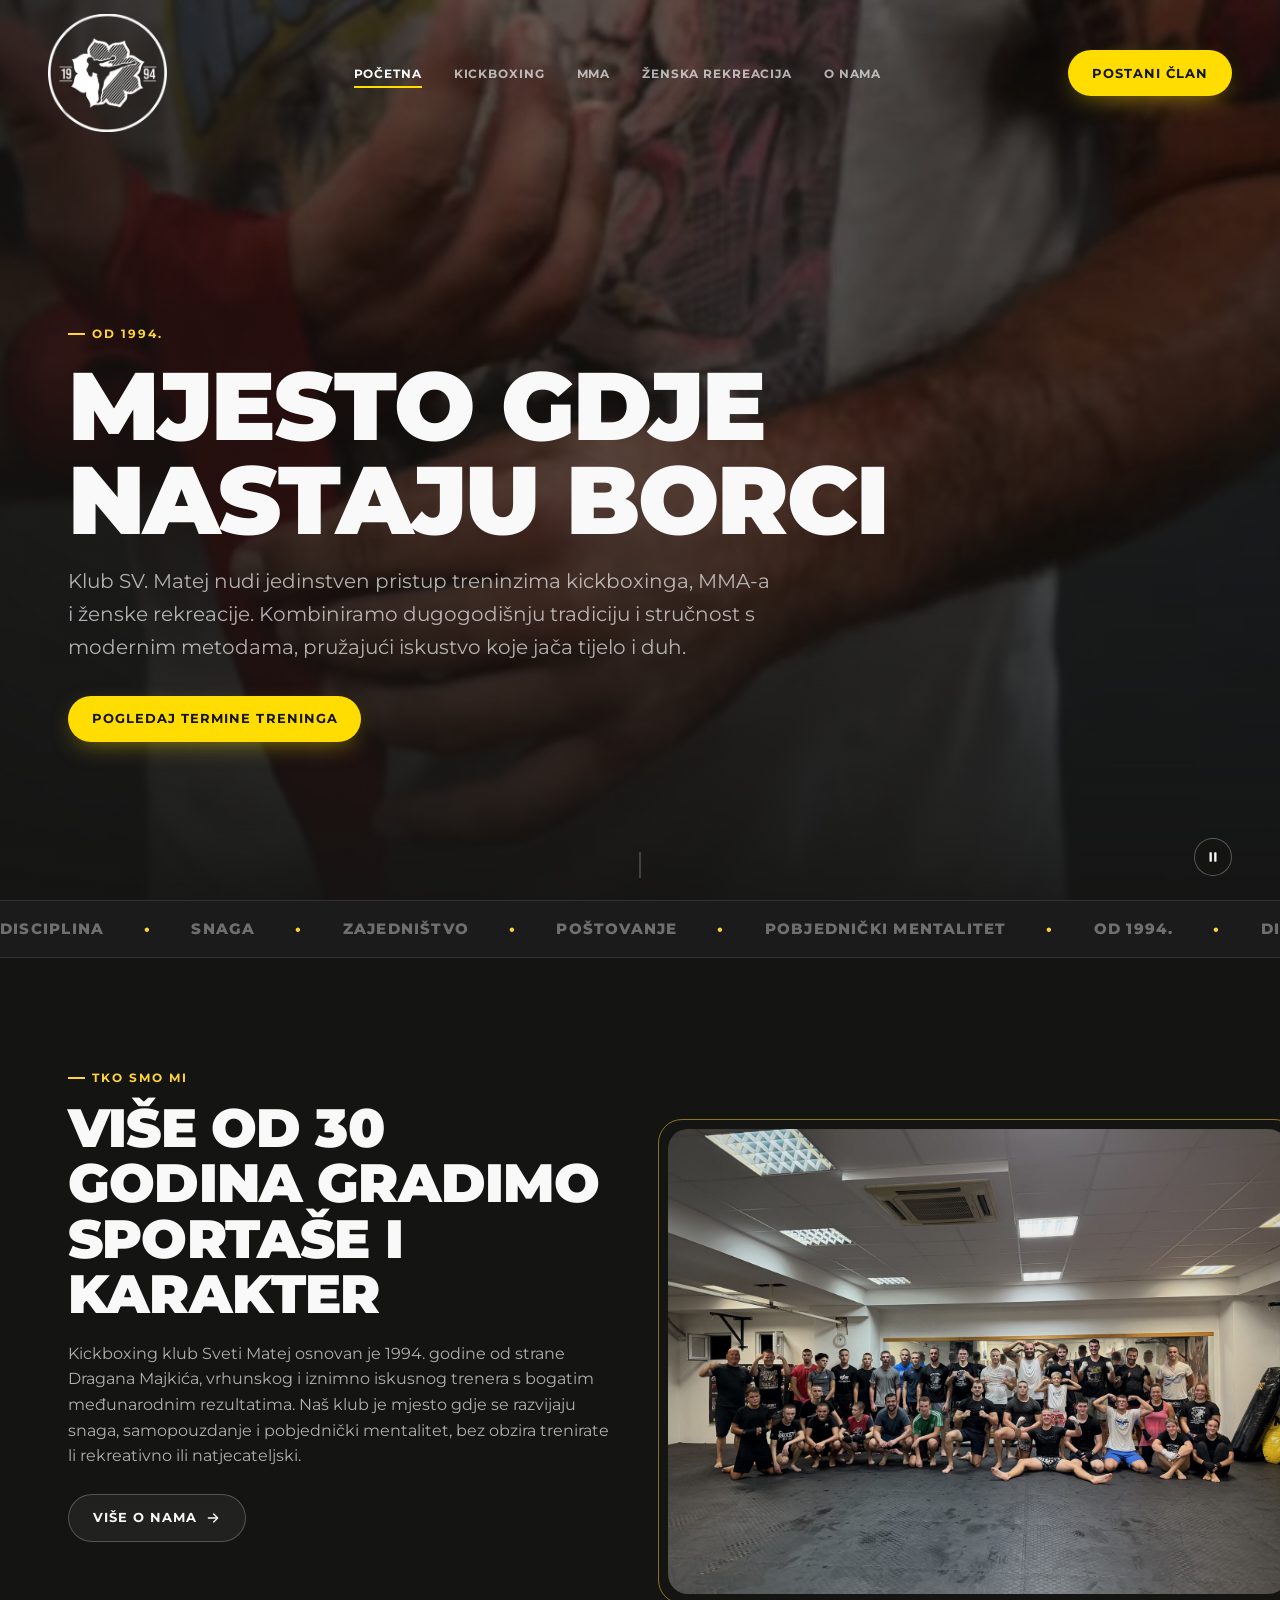
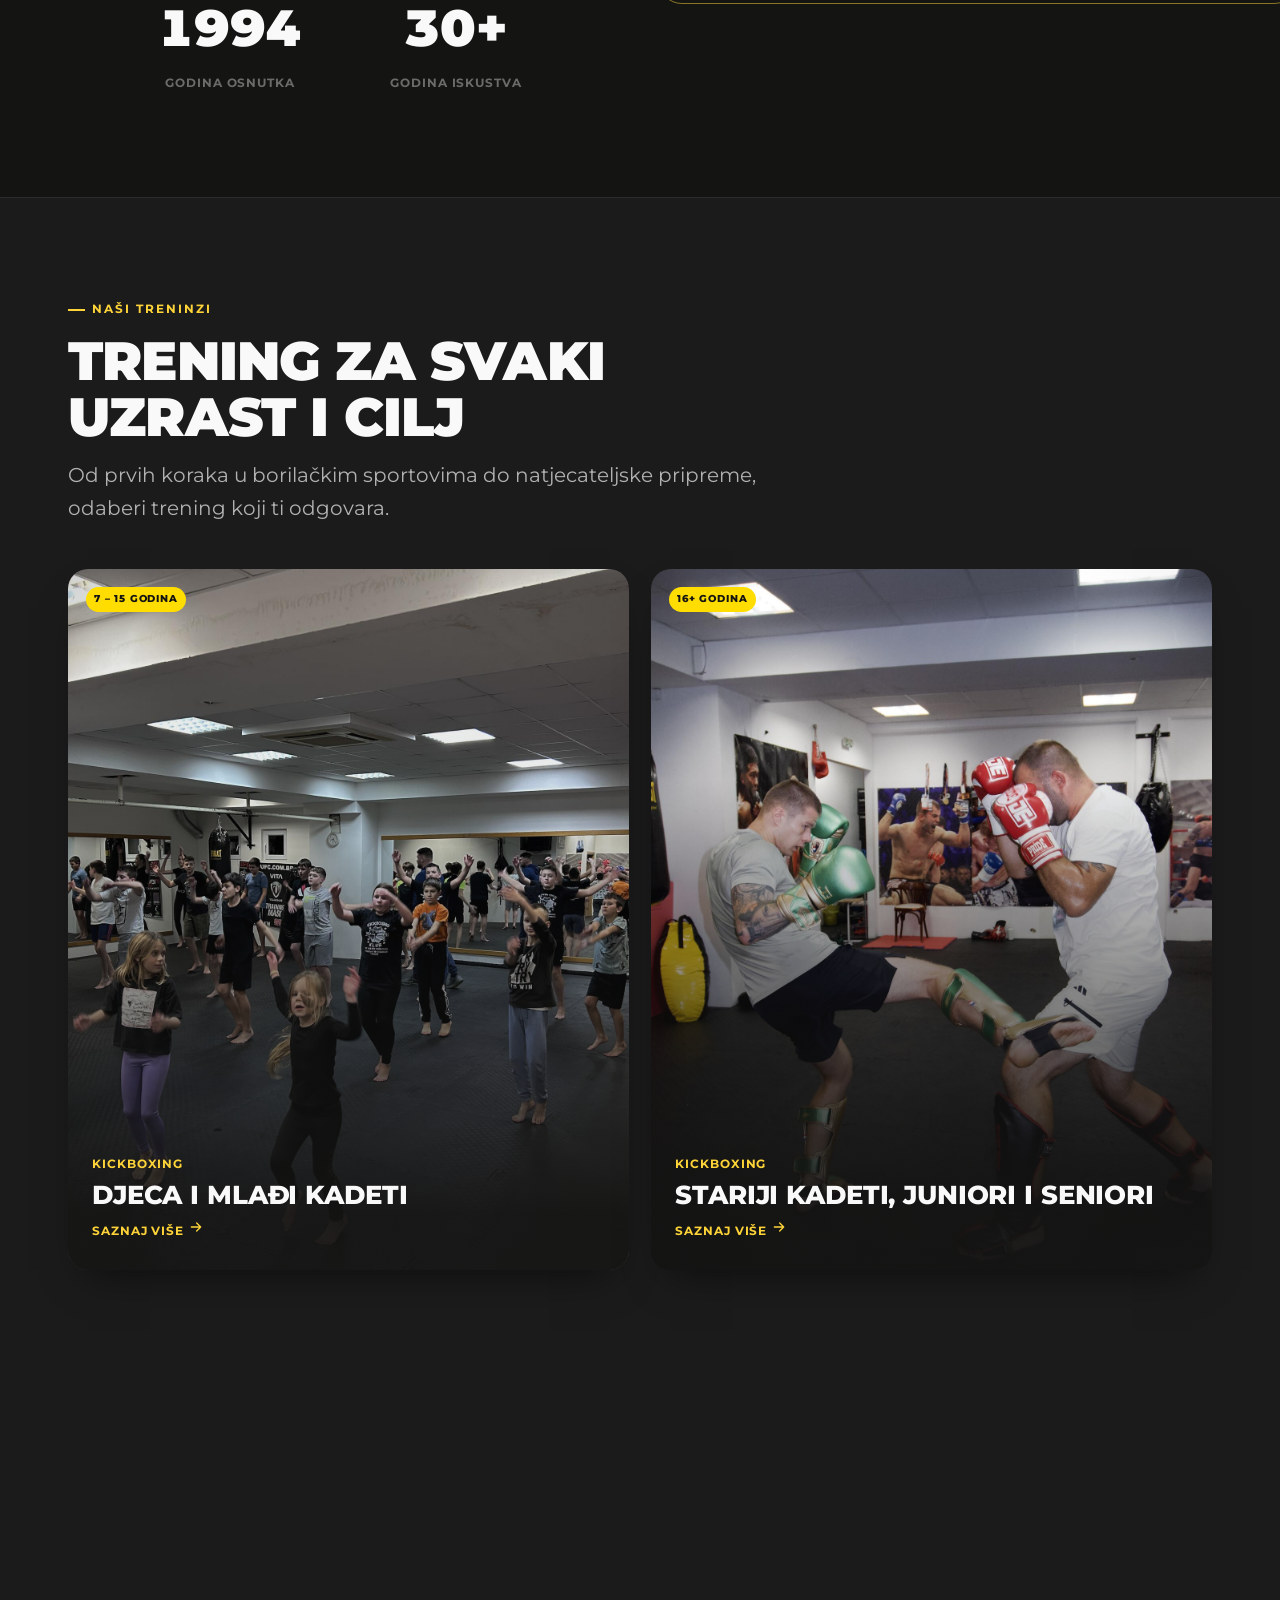
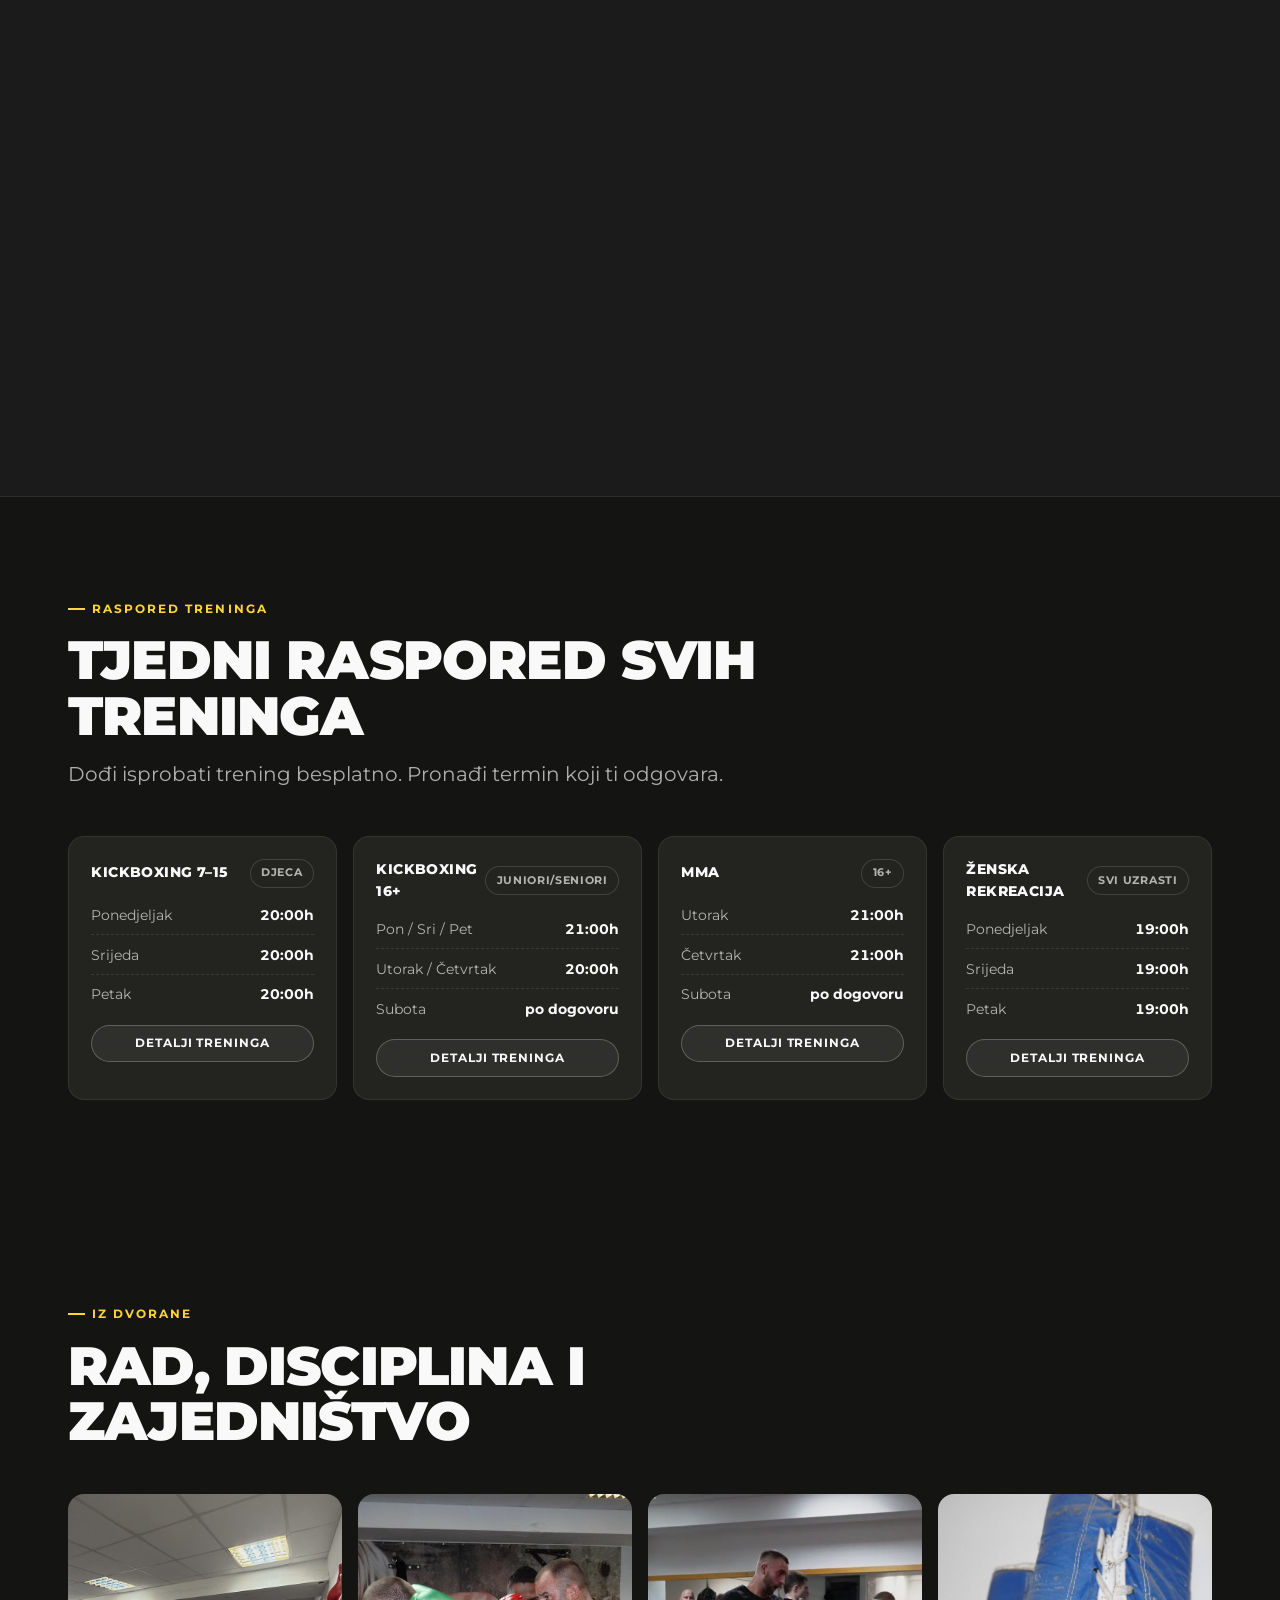
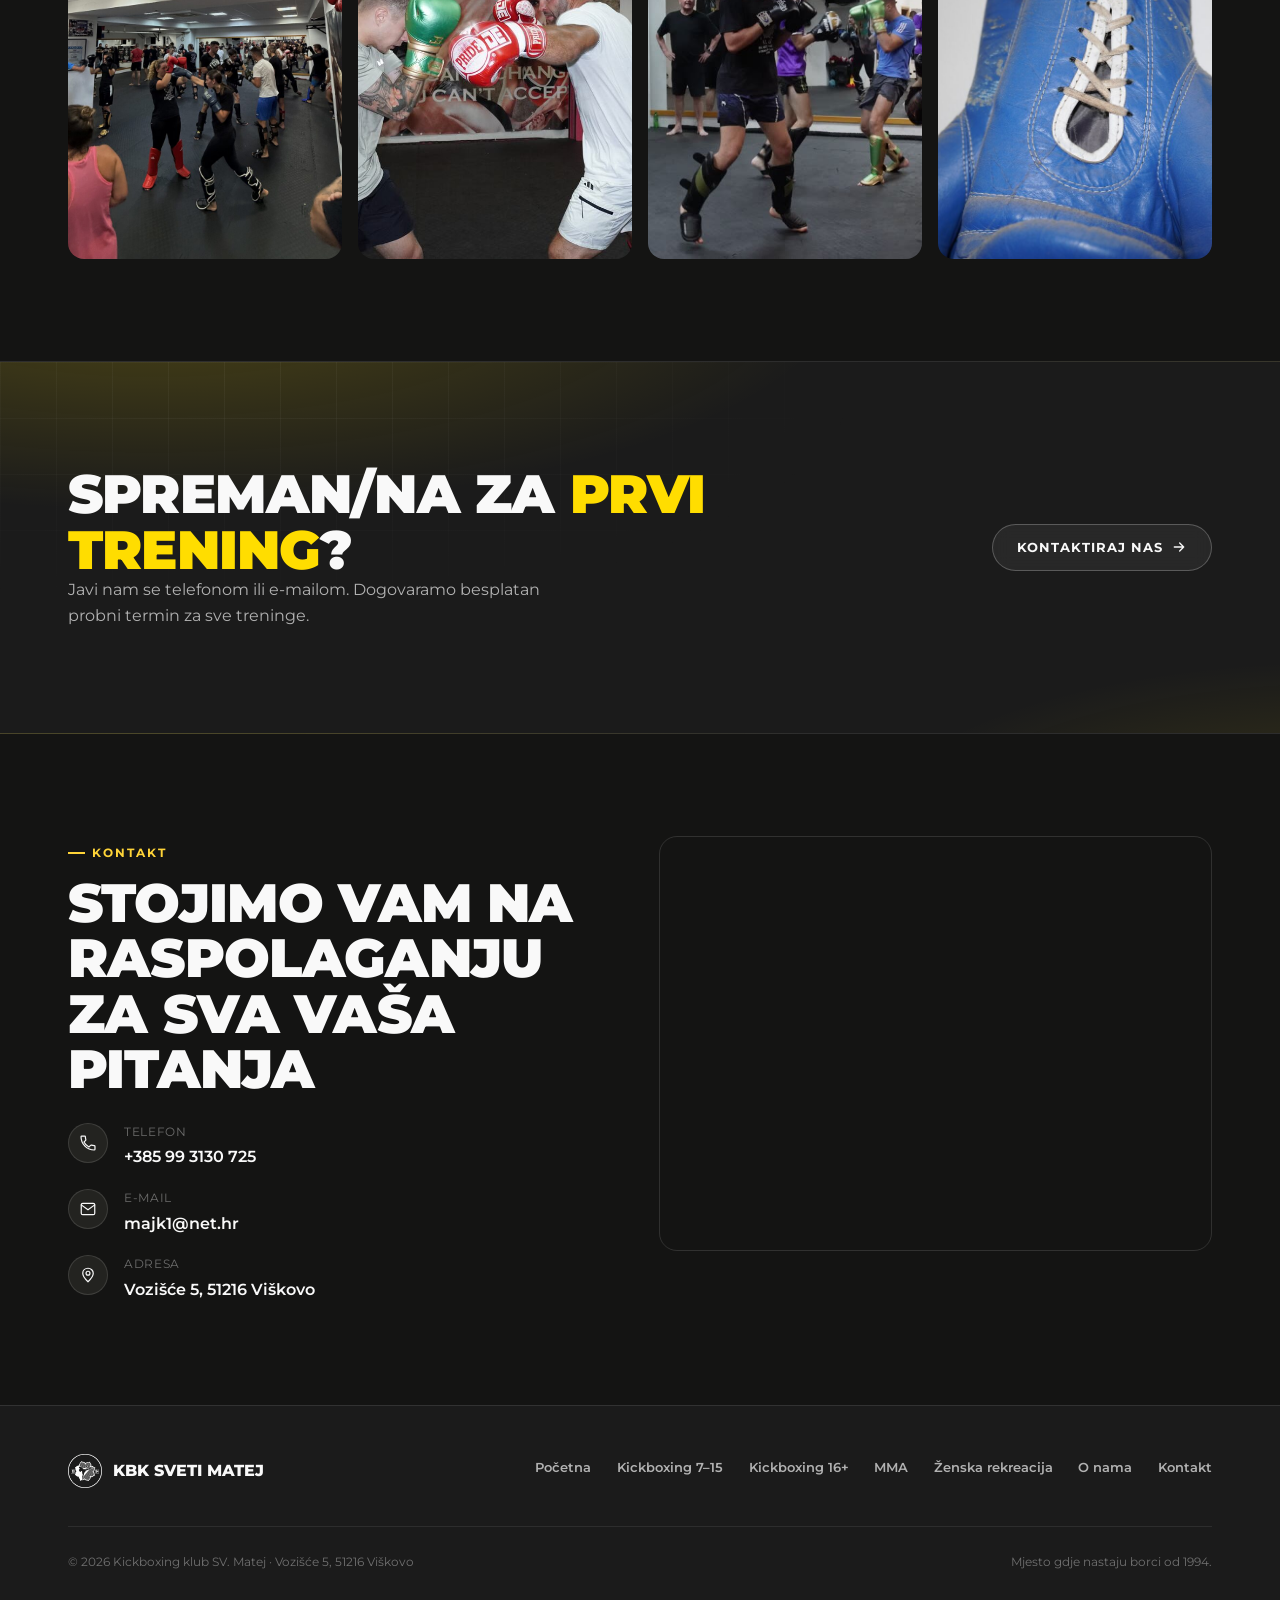
==== index.html @ 88675841 "Create index.html" ====
<!doctype html><html lang="hr"><head><meta charset="UTF-8"><meta http-equiv="refresh" content="0; url=Web/index.html"><link rel="canonical" href="Web/index.html"><title>KBK Sveti Matej</title></head><body><p>Preusmjeravanje na <a href="Web/index.html">stranicu kluba</a>...</p><script>location.replace("Web/index.html");</script></body></html>
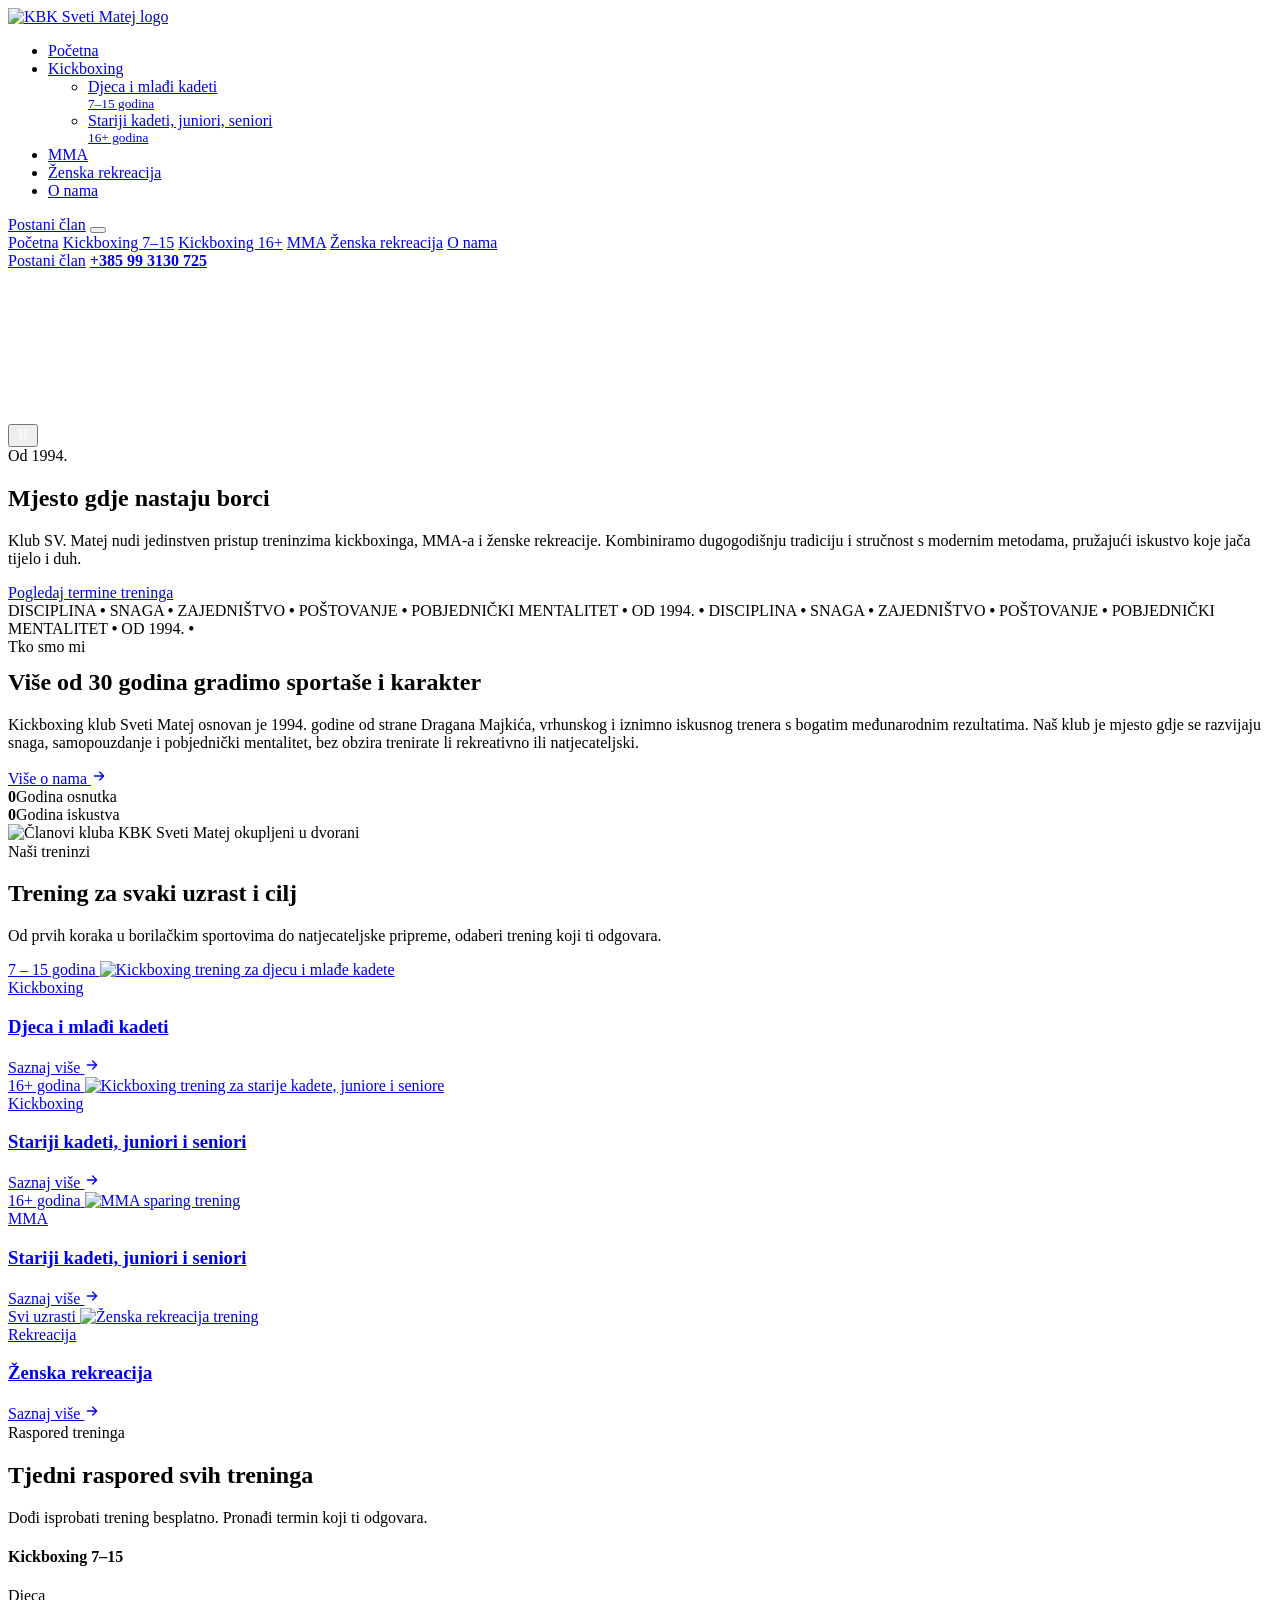
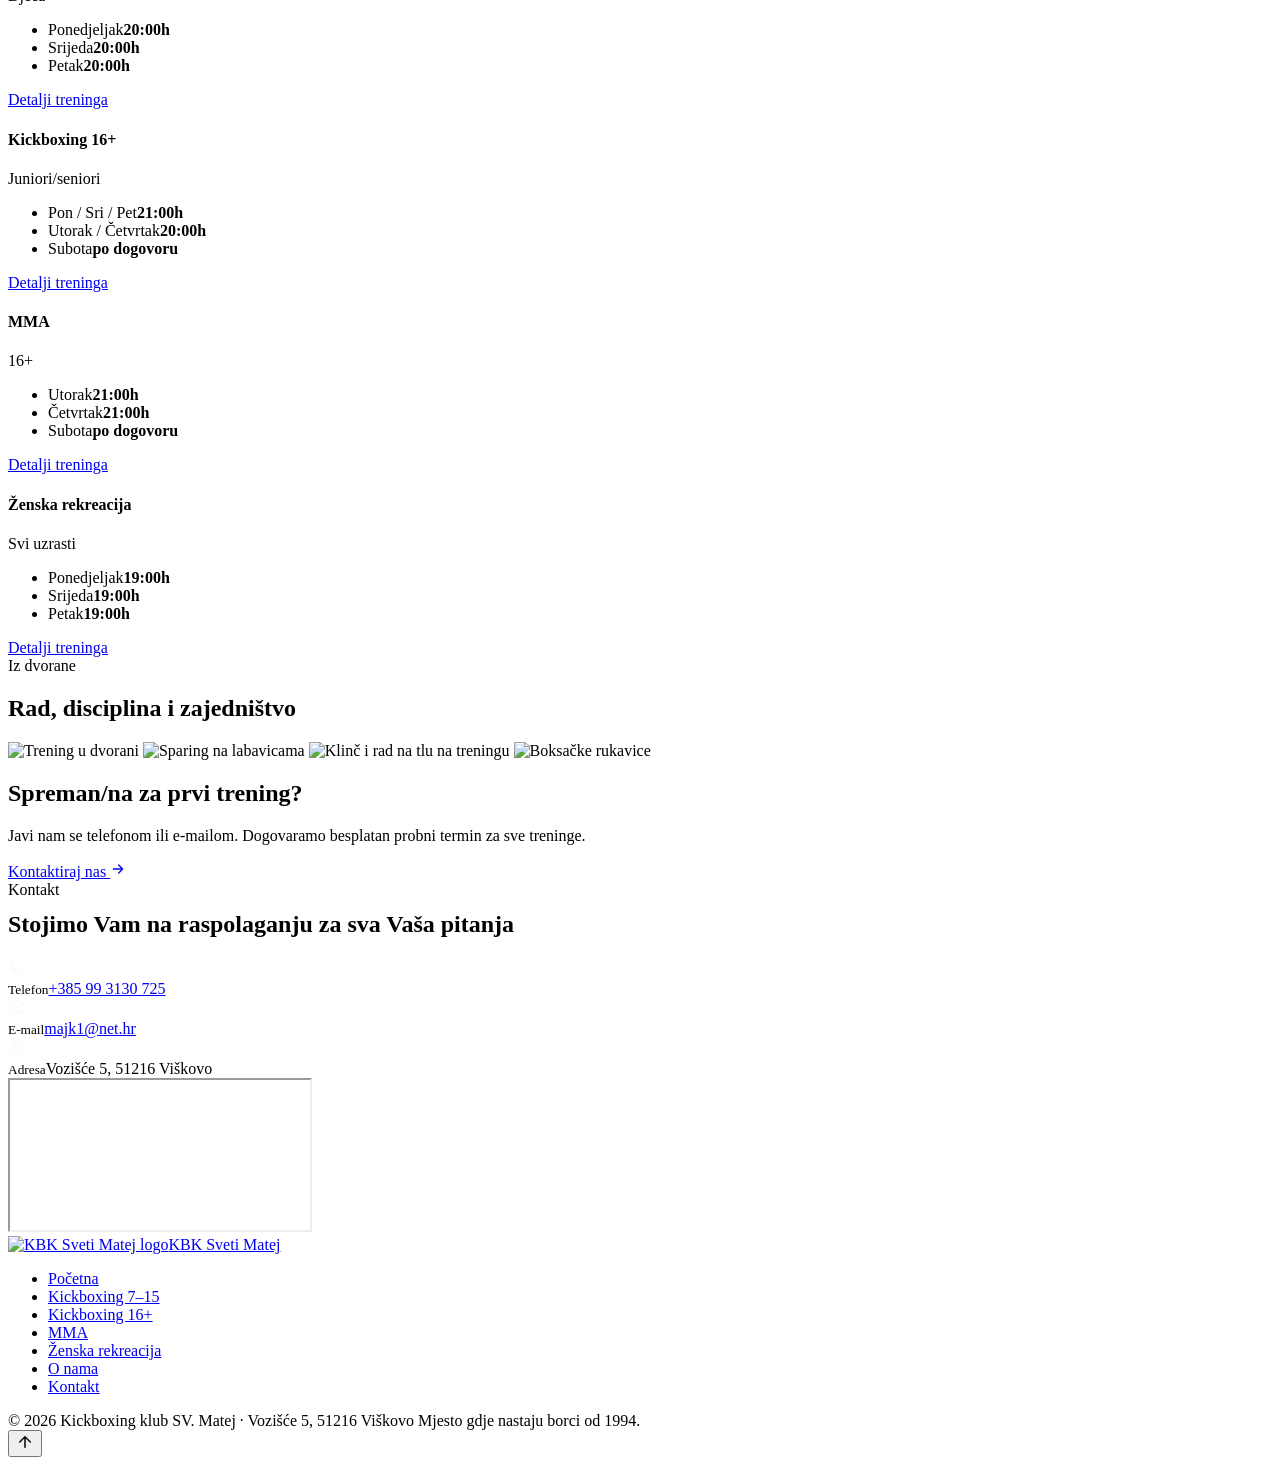
==== commit 042737f7: "Move site to clean URLs at repo root (no /Web/, no .html)" ====
--- a/index.html
+++ b/index.html
@@ -1 +1,271 @@
-<!doctype html><html lang="hr"><head><meta charset="UTF-8"><meta http-equiv="refresh" content="0; url=Web/index.html"><link rel="canonical" href="Web/index.html"><title>KBK Sveti Matej</title></head><body><p>Preusmjeravanje na <a href="Web/index.html">stranicu kluba</a>...</p><script>location.replace("Web/index.html");</script></body></html>
+<!doctype html>
+<html lang="hr">
+<head>
+<meta charset="UTF-8">
+<meta name="viewport" content="width=device-width, initial-scale=1, viewport-fit=cover">
+<title>KBK Sveti Matej Viškovo · Kickboxing, MMA i ženska rekreacija</title>
+<meta name="description" content="Kickboxing klub Sveti Matej u Viškovu od 1994. godine. Treninzi kickboxinga, MMA-a i ženske rekreacije za djecu, mlade i odrasle. Pridruži se timu!">
+<link rel="canonical" href="https://kbksvmatej.com/">
+<meta property="og:type" content="website">
+<meta property="og:title" content="KBK Sveti Matej Viškovo · Kickboxing, MMA i ženska rekreacija">
+<meta property="og:description" content="Kickboxing klub Sveti Matej u Viškovu od 1994. godine. Treninzi kickboxinga, MMA-a i ženske rekreacije za djecu, mlade i odrasle. Pridruži se timu!">
+<meta property="og:url" content="https://kbksvmatej.com/">
+<meta property="og:image" content="https://kbksvmatej.com/assets/img/heavybag-action-lg.jpg">
+<meta property="og:locale" content="hr_HR">
+<meta name="theme-color" content="#141413">
+<link rel="icon" type="image/png" href="/assets/img/logo-black.png">
+<link rel="preconnect" href="https://fonts.googleapis.com">
+<link rel="preconnect" href="https://fonts.gstatic.com" crossorigin>
+<link href="https://fonts.googleapis.com/css2?family=Montserrat:wght@400;500;600;700;800;900&display=swap" rel="stylesheet">
+<link rel="stylesheet" href="/css/style.css">
+
+</head>
+<body>
+<nav class="site-nav">
+  <a href="/" class="brand">
+    <img src="/assets/img/logo-white.png" alt="KBK Sveti Matej logo">
+  </a>
+  <ul class="nav-links">
+    <li><a href="/" class=" active">Početna</a></li>
+<li class="has-dropdown">
+              <a href="/kickboxing-16/" class="">Kickboxing</a>
+              <div class="dropdown"><ul>
+                <li><a href="/kickboxing-djeca/">Djeca i mlađi kadeti <small style="display:block;color:var(--white-faint);font-weight:500;text-transform:none;">7–15 godina</small></a></li>
+                <li><a href="/kickboxing-16/">Stariji kadeti, juniori, seniori <small style="display:block;color:var(--white-faint);font-weight:500;text-transform:none;">16+ godina</small></a></li>
+              </ul></div>
+            </li>
+<li><a href="/mma/" class="">MMA</a></li>
+<li><a href="/zenska-rekreacija/" class="">Ženska rekreacija</a></li>
+<li><a href="/o-nama/" class="">O nama</a></li>
+  </ul>
+  <a href="/#kontakt" class="btn btn-primary nav-cta">Postani član</a>
+  <button class="hamburger" aria-label="Izbornik" aria-expanded="false">
+    <span></span><span></span><span></span>
+  </button>
+</nav>
+<div class="mobile-menu">
+  <a href="/">Početna</a>
+  <a href="/kickboxing-djeca/">Kickboxing 7–15</a>
+  <a href="/kickboxing-16/">Kickboxing 16+</a>
+  <a href="/mma/">MMA</a>
+  <a href="/zenska-rekreacija/">Ženska rekreacija</a>
+  <a href="/o-nama/">O nama</a>
+  <div class="mm-foot">
+    <a href="/#kontakt" class="btn btn-primary">Postani član</a>
+    <a href="tel:+385993130725" style="font-weight:700;">+385 99 3130 725</a>
+  </div>
+</div>
+
+<section class="hero">
+  <div class="hero-media">
+    <video autoplay muted loop playsinline poster="/assets/img/hero-poster.jpg">
+      <source src="/assets/video/hero-loop.webm" type="video/webm">
+      <source src="/assets/video/hero-loop.mp4" type="video/mp4">
+    </video>
+  </div>
+  <button class="video-toggle" aria-label="Zaustavi/pokreni video"><svg width="14" height="14" viewBox="0 0 24 24" fill="none"><rect x="6" y="4" width="4" height="16" rx="1" fill="#F9F9F9"/><rect x="14" y="4" width="4" height="16" rx="1" fill="#F9F9F9"/></svg></button>
+  <div class="hero-inner container">
+    <span class="eyebrow">Od 1994.</span>
+    <h1><span class="hero-word"><span style="animation-delay:0ms">Mjesto</span></span> <span class="hero-word"><span style="animation-delay:70ms">gdje</span></span> <span class="hero-word"><span style="animation-delay:140ms">nastaju</span></span> <span class="hero-word"><span style="animation-delay:210ms">borci</span></span></h1>
+    <p class="lede">Klub SV. Matej nudi jedinstven pristup treninzima kickboxinga, MMA-a i ženske rekreacije. Kombiniramo dugogodišnju tradiciju i stručnost s modernim metodama, pružajući iskustvo koje jača tijelo i duh.</p>
+    <div class="hero-actions">
+      <a href="#programi" class="btn btn-primary">Pogledaj termine treninga</a>
+    </div>
+  </div>
+  <div class="scroll-cue"><i></i></div>
+</section>
+
+<div class="marquee">
+  <div class="marquee-track">
+    <span>DISCIPLINA <b>&bull;</b> SNAGA <b>&bull;</b> ZAJEDNIŠTVO <b>&bull;</b> POŠTOVANJE <b>&bull;</b> POBJEDNIČKI MENTALITET <b>&bull;</b> OD 1994. <b>&bull;</b></span>
+    <span aria-hidden="true">DISCIPLINA <b>&bull;</b> SNAGA <b>&bull;</b> ZAJEDNIŠTVO <b>&bull;</b> POŠTOVANJE <b>&bull;</b> POBJEDNIČKI MENTALITET <b>&bull;</b> OD 1994. <b>&bull;</b></span>
+  </div>
+</div>
+
+<section>
+  <div class="container">
+    <div class="split">
+      <div class="reveal">
+        <span class="eyebrow">Tko smo mi</span>
+        <h2 style="margin-top:.8rem;">Više od 30 godina gradimo sportaše i karakter</h2>
+        <p class="text-body" style="margin-top:1.2rem;">Kickboxing klub Sveti Matej osnovan je 1994. godine od strane Dragana Majkića, vrhunskog i iznimno iskusnog trenera s bogatim međunarodnim rezultatima. Naš klub je mjesto gdje se razvijaju snaga, samopouzdanje i pobjednički mentalitet, bez obzira trenirate li rekreativno ili natjecateljski.</p>
+        <a href="/o-nama/" class="btn btn-ghost" style="margin-top:1.6rem;">Više o nama <svg width="16" height="16" viewBox="0 0 24 24" fill="none"><path d="M5 12H19M19 12L13 6M19 12L13 18" stroke="currentColor" stroke-width="2" stroke-linecap="round" stroke-linejoin="round"/></svg></a>
+        <div class="stats">
+          <div class="stat"><b data-count="1994" data-suffix="">0</b><span>Godina osnutka</span></div>
+          <div class="stat"><b data-count="30" data-suffix="+">0</b><span>Godina iskustva</span></div>
+        </div>
+      </div>
+      <div class="reveal figure-frame figure-bleed" style="transition-delay:120ms;">
+        <img src="/assets/img/team-group-lg.jpg" alt="Članovi kluba KBK Sveti Matej okupljeni u dvorani">
+      </div>
+    </div>
+  </div>
+</section>
+
+<section id="programi" style="background:var(--black-2);border-top:1px solid rgba(249,249,249,.08);border-bottom:1px solid rgba(249,249,249,.08);">
+  <div class="container">
+    <div class="section-head reveal">
+      <span class="eyebrow">Naši treninzi</span>
+      <h2>Trening za svaki uzrast i cilj</h2>
+      <p class="lede">Od prvih koraka u borilačkim sportovima do natjecateljske pripreme, odaberi trening koji ti odgovara.</p>
+    </div>
+    <div class="prog-grid stagger">
+      <a class="prog-card reveal" style="--i:0" href="/kickboxing-djeca/">
+        <span class="tag">7 – 15 godina</span>
+        <img src="/assets/img/card-djeca-lg.jpg" alt="Kickboxing trening za djecu i mlađe kadete">
+        <div class="body">
+          <span>Kickboxing</span>
+          <h3>Djeca i mlađi kadeti</h3>
+          <span class="arrow">Saznaj više <svg width="16" height="16" viewBox="0 0 24 24" fill="none"><path d="M5 12H19M19 12L13 6M19 12L13 18" stroke="currentColor" stroke-width="2" stroke-linecap="round" stroke-linejoin="round"/></svg></span>
+        </div>
+      </a>
+      <a class="prog-card reveal" style="--i:1" href="/kickboxing-16/">
+        <span class="tag">16+ godina</span>
+        <img src="/assets/img/card-16-lg.jpg" alt="Kickboxing trening za starije kadete, juniore i seniore">
+        <div class="body">
+          <span>Kickboxing</span>
+          <h3>Stariji kadeti, juniori i seniori</h3>
+          <span class="arrow">Saznaj više <svg width="16" height="16" viewBox="0 0 24 24" fill="none"><path d="M5 12H19M19 12L13 6M19 12L13 18" stroke="currentColor" stroke-width="2" stroke-linecap="round" stroke-linejoin="round"/></svg></span>
+        </div>
+      </a>
+      <a class="prog-card reveal" style="--i:2" href="/mma/">
+        <span class="tag">16+ godina</span>
+        <img src="/assets/img/card-mma-lg.jpg" alt="MMA sparing trening">
+        <div class="body">
+          <span>MMA</span>
+          <h3>Stariji kadeti, juniori i seniori</h3>
+          <span class="arrow">Saznaj više <svg width="16" height="16" viewBox="0 0 24 24" fill="none"><path d="M5 12H19M19 12L13 6M19 12L13 18" stroke="currentColor" stroke-width="2" stroke-linecap="round" stroke-linejoin="round"/></svg></span>
+        </div>
+      </a>
+      <a class="prog-card reveal" style="--i:3" href="/zenska-rekreacija/">
+        <span class="tag">Svi uzrasti</span>
+        <img src="/assets/img/card-zenska-lg.jpg" alt="Ženska rekreacija trening">
+        <div class="body">
+          <span>Rekreacija</span>
+          <h3>Ženska rekreacija</h3>
+          <span class="arrow">Saznaj više <svg width="16" height="16" viewBox="0 0 24 24" fill="none"><path d="M5 12H19M19 12L13 6M19 12L13 18" stroke="currentColor" stroke-width="2" stroke-linecap="round" stroke-linejoin="round"/></svg></span>
+        </div>
+      </a>
+    </div>
+  </div>
+</section>
+
+<section id="raspored">
+  <div class="container">
+    <div class="section-head reveal">
+      <span class="eyebrow">Raspored treninga</span>
+      <h2>Tjedni raspored svih treninga</h2>
+      <p class="lede">Dođi isprobati trening besplatno. Pronađi termin koji ti odgovara.</p>
+    </div>
+    <div class="week-grid stagger">
+      <div class="week-card reveal" style="--i:0">
+        <div class="wc-head"><h4>Kickboxing 7–15</h4><span class="pill">Djeca</span></div>
+        <ul data-schedule="kb-djeca">
+          <li><span>Ponedjeljak</span><b>20:00h</b></li>
+          <li><span>Srijeda</span><b>20:00h</b></li>
+          <li><span>Petak</span><b>20:00h</b></li>
+        </ul>
+        <a href="/kickboxing-djeca/" class="btn btn-ghost">Detalji treninga</a>
+      </div>
+      <div class="week-card reveal" style="--i:1">
+        <div class="wc-head"><h4>Kickboxing 16+</h4><span class="pill">Juniori/seniori</span></div>
+        <ul>
+          <li><span>Pon / Sri / Pet</span><b>21:00h</b></li>
+          <li><span>Utorak / Četvrtak</span><b>20:00h</b></li>
+          <li><span>Subota</span><b>po dogovoru</b></li>
+        </ul>
+        <a href="/kickboxing-16/" class="btn btn-ghost">Detalji treninga</a>
+      </div>
+      <div class="week-card reveal" style="--i:2">
+        <div class="wc-head"><h4>MMA</h4><span class="pill">16+</span></div>
+        <ul>
+          <li><span>Utorak</span><b>21:00h</b></li>
+          <li><span>Četvrtak</span><b>21:00h</b></li>
+          <li><span>Subota</span><b>po dogovoru</b></li>
+        </ul>
+        <a href="/mma/" class="btn btn-ghost">Detalji treninga</a>
+      </div>
+      <div class="week-card reveal" style="--i:3">
+        <div class="wc-head"><h4>Ženska rekreacija</h4><span class="pill">Svi uzrasti</span></div>
+        <ul>
+          <li><span>Ponedjeljak</span><b>19:00h</b></li>
+          <li><span>Srijeda</span><b>19:00h</b></li>
+          <li><span>Petak</span><b>19:00h</b></li>
+        </ul>
+        <a href="/zenska-rekreacija/" class="btn btn-ghost">Detalji treninga</a>
+      </div>
+    </div>
+  </div>
+</section>
+
+<section>
+  <div class="container">
+    <div class="section-head reveal">
+      <span class="eyebrow">Iz dvorane</span>
+      <h2>Rad, disciplina i zajedništvo</h2>
+    </div>
+    <div class="gallery reveal">
+      <img src="/assets/img/gallery-4038-md.jpg" alt="Trening u dvorani" loading="lazy">
+      <img src="/assets/img/pads-sparring-md.jpg" alt="Sparing na labavicama" loading="lazy">
+      <img src="/assets/img/gallery-klinch-md.jpg" alt="Klinč i rad na tlu na treningu" loading="lazy">
+      <img src="/assets/img/gallery-00962-md.jpg" alt="Boksačke rukavice" loading="lazy">
+    </div>
+  </div>
+</section>
+
+<section class="cta-band">
+  <div class="container">
+    <div>
+      <h2>Spreman/na za <span class="accent">prvi trening</span>?</h2>
+      <p>Javi nam se telefonom ili e-mailom. Dogovaramo besplatan probni termin za sve treninge.</p>
+    </div>
+    <a href="#kontakt" class="btn btn-ghost">Kontaktiraj nas <svg width="16" height="16" viewBox="0 0 24 24" fill="none"><path d="M5 12H19M19 12L13 6M19 12L13 18" stroke="currentColor" stroke-width="2" stroke-linecap="round" stroke-linejoin="round"/></svg></a>
+  </div>
+</section>
+
+<section id="kontakt">
+  <div class="container">
+    <div class="contact-grid">
+      <div class="reveal">
+        <span class="eyebrow">Kontakt</span>
+        <h2 style="margin-top:.8rem;">Stojimo Vam na raspolaganju za sva Vaša pitanja</h2>
+        <div class="contact-list">
+          <div class="contact-item"><span class="ic"><svg width="18" height="18" viewBox="0 0 24 24" fill="none"><path d="M6.6 10.8C8 13.6 10.4 16 13.2 17.4L15.4 15.2C15.7 14.9 16.1 14.8 16.5 14.9C17.7 15.3 19 15.5 20.3 15.5C20.9 15.5 21.3 15.9 21.3 16.5V20.3C21.3 20.9 20.9 21.3 20.3 21.3C10.7 21.3 2.7 13.3 2.7 3.7C2.7 3.1 3.1 2.7 3.7 2.7H7.5C8.1 2.7 8.5 3.1 8.5 3.7C8.5 5 8.7 6.3 9.1 7.5C9.2 7.9 9.1 8.3 8.8 8.6L6.6 10.8Z" stroke="#F9F9F9" stroke-width="1.6"/></svg></span><div><small>Telefon</small><a href="tel:+385993130725">+385 99 3130 725</a></div></div>
+          <div class="contact-item"><span class="ic"><svg width="18" height="18" viewBox="0 0 24 24" fill="none"><path d="M3 6.5L12 13L21 6.5" stroke="#F9F9F9" stroke-width="1.6" stroke-linecap="round"/><rect x="3" y="4.5" width="18" height="15" rx="2" stroke="#F9F9F9" stroke-width="1.6"/></svg></span><div><small>E-mail</small><a href="mailto:majk1@net.hr">majk1@net.hr</a></div></div>
+          <div class="contact-item"><span class="ic"><svg width="18" height="18" viewBox="0 0 24 24" fill="none"><path d="M12 21C12 21 19 14.6 19 9.8C19 5.9 15.9 3 12 3C8.1 3 5 5.9 5 9.8C5 14.6 12 21 12 21Z" stroke="#F9F9F9" stroke-width="1.6"/><circle cx="12" cy="9.6" r="2.6" stroke="#F9F9F9" stroke-width="1.6"/></svg></span><div><small>Adresa</small><span>Vozišće 5, 51216 Viškovo</span></div></div>
+        </div>
+      </div>
+      <div class="reveal map-frame" style="transition-delay:120ms;">
+        <iframe src="https://www.google.com/maps?q=Vozi%C5%A1%C4%87e%205,%2051216%20Vi%C5%A1kovo&output=embed" loading="lazy" referrerpolicy="no-referrer-when-downgrade" title="Lokacija kluba na karti"></iframe>
+      </div>
+    </div>
+  </div>
+</section>
+
+<footer>
+  <div class="container">
+    <div class="foot-top">
+      <a href="/" class="foot-brand"><img src="/assets/img/logo-white.png" alt="KBK Sveti Matej logo">KBK Sveti Matej</a>
+      <ul class="foot-links">
+        <li><a href="/">Početna</a></li>
+        <li><a href="/kickboxing-djeca/">Kickboxing 7–15</a></li>
+        <li><a href="/kickboxing-16/">Kickboxing 16+</a></li>
+        <li><a href="/mma/">MMA</a></li>
+        <li><a href="/zenska-rekreacija/">Ženska rekreacija</a></li>
+        <li><a href="/o-nama/">O nama</a></li>
+        <li><a href="/#kontakt">Kontakt</a></li>
+      </ul>
+    </div>
+    <div class="foot-bottom">
+      <span>&copy; <span id="year"></span> Kickboxing klub SV. Matej · Vozišće 5, 51216 Viškovo</span>
+      <span>Mjesto gdje nastaju borci od 1994.</span>
+    </div>
+  </div>
+</footer>
+<button class="back-to-top" aria-label="Povratak na vrh">
+  <svg width="18" height="18" viewBox="0 0 24 24" fill="none"><path d="M12 19V5M12 5L5 12M12 5L19 12" stroke="#141413" stroke-width="2.2" stroke-linecap="round" stroke-linejoin="round"/></svg>
+</button>
+<script>document.getElementById('year').textContent = new Date().getFullYear();</script>
+<script src="/js/main.js"></script>
+</body>
+</html>
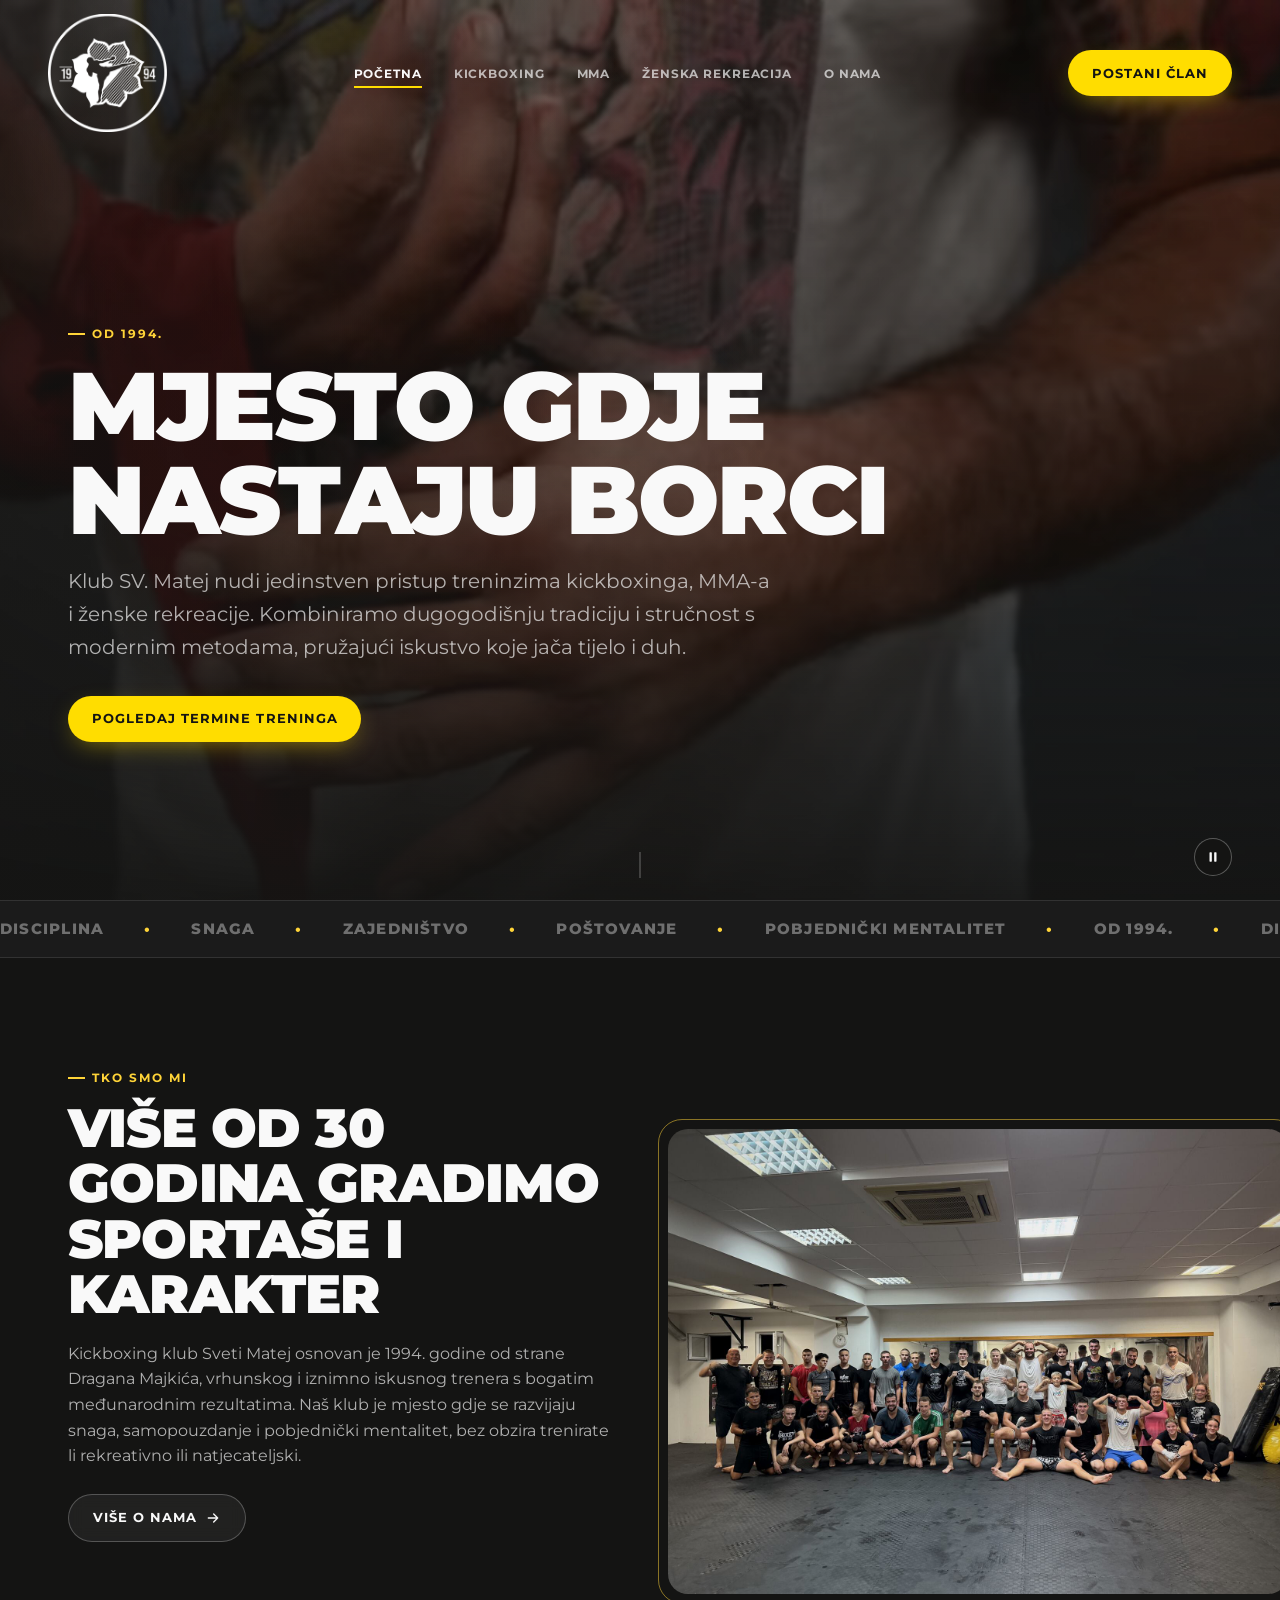
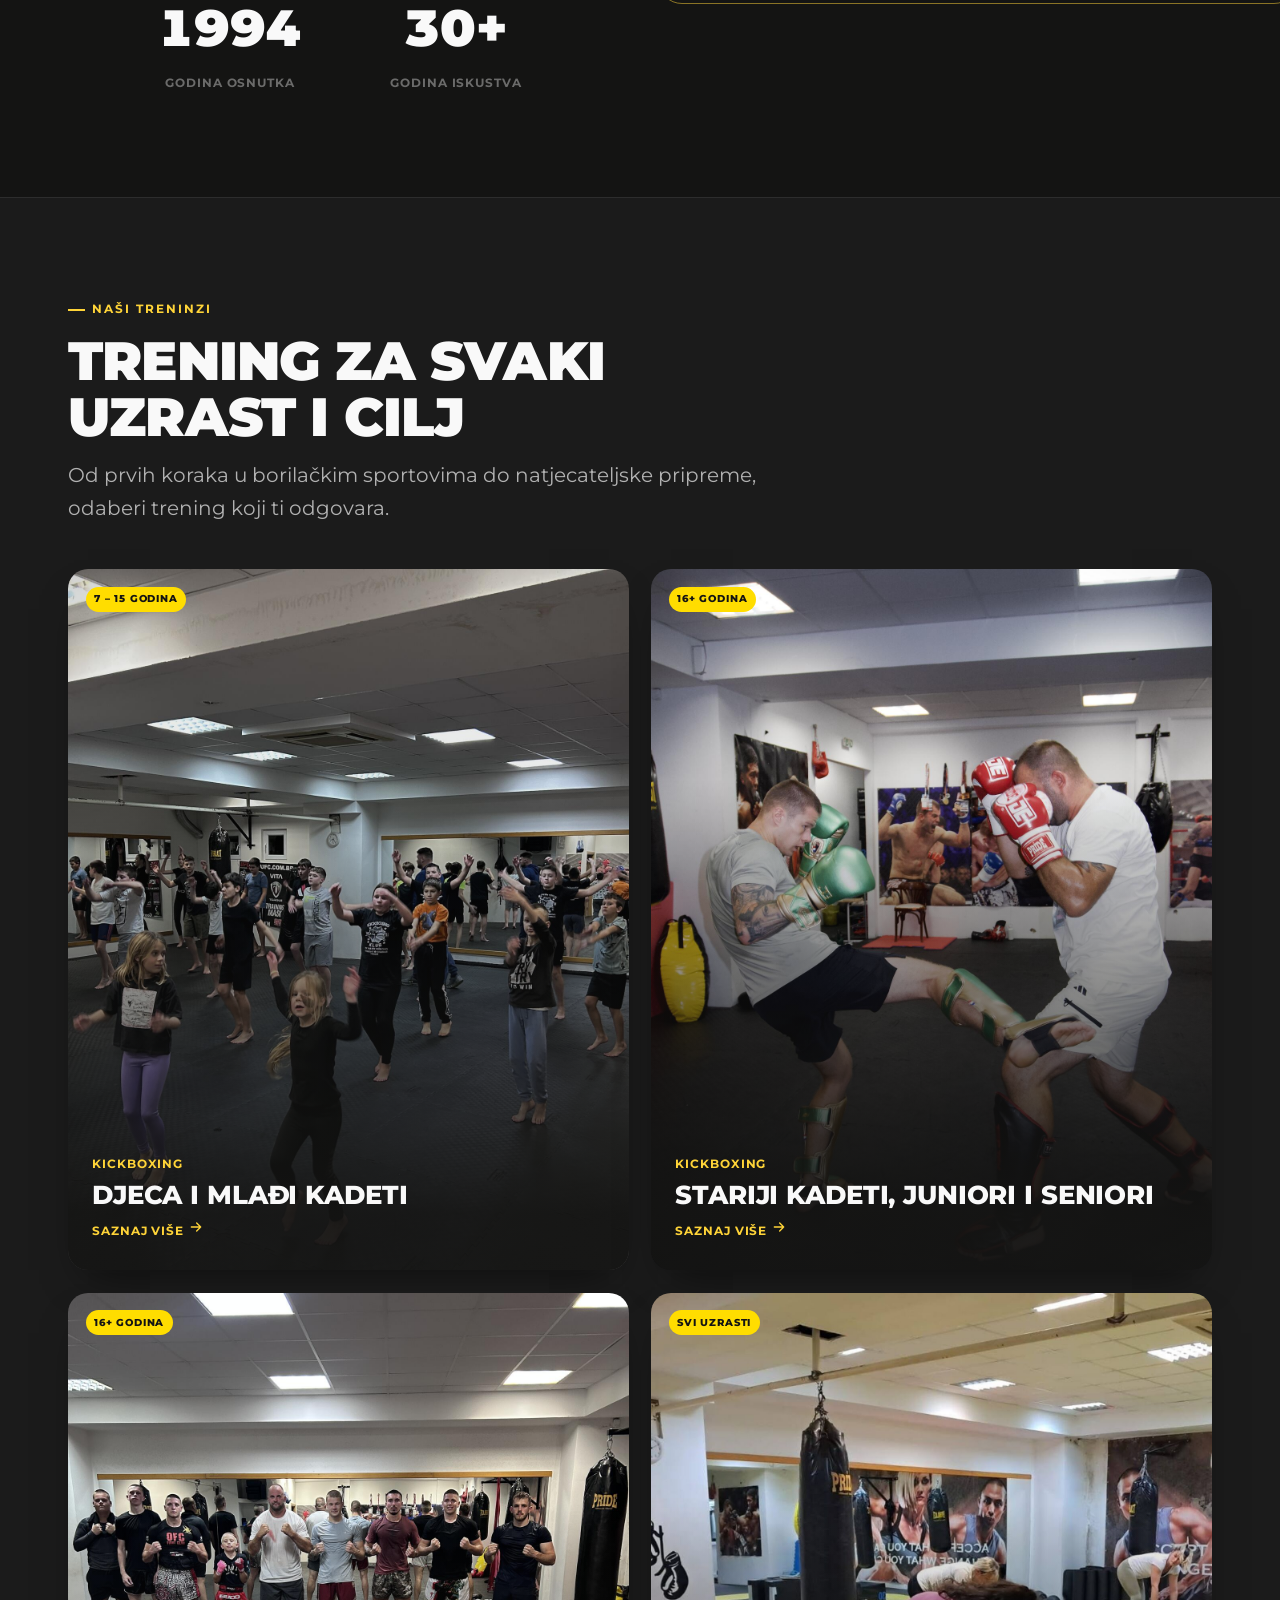
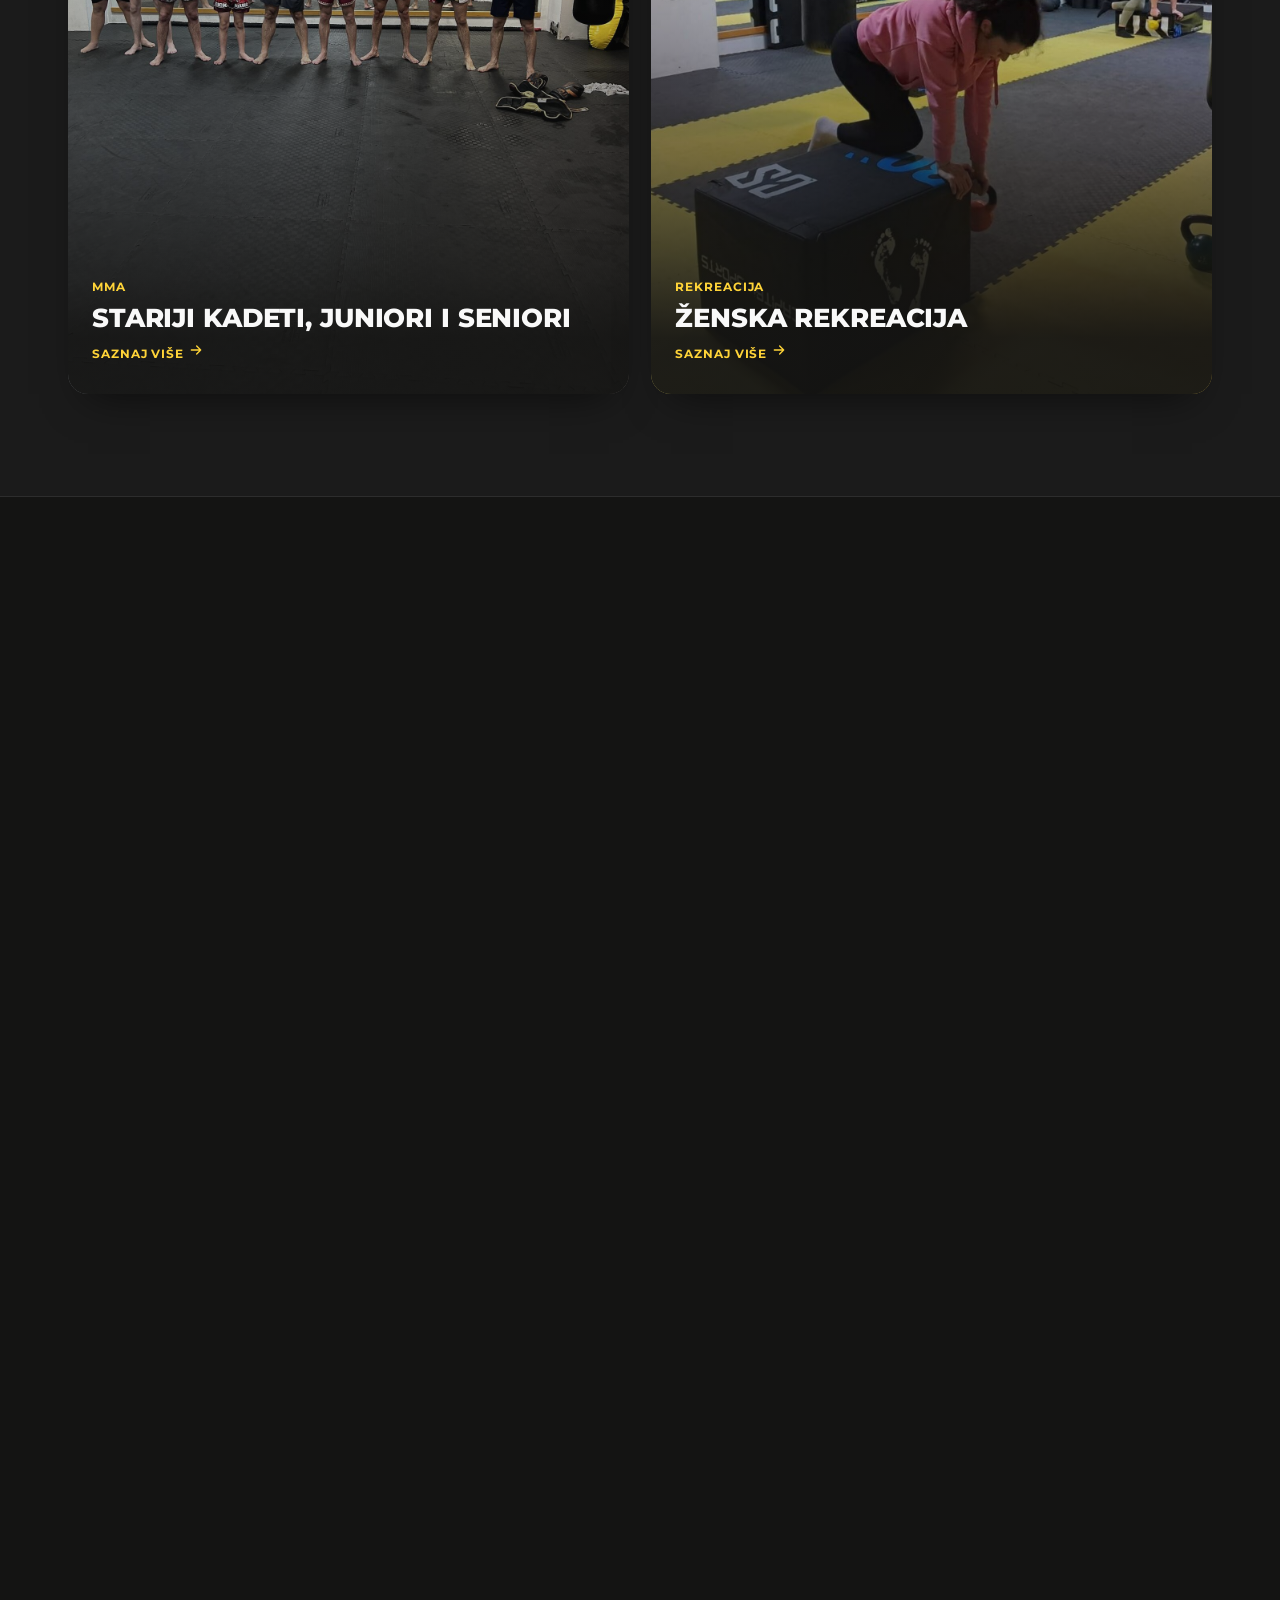
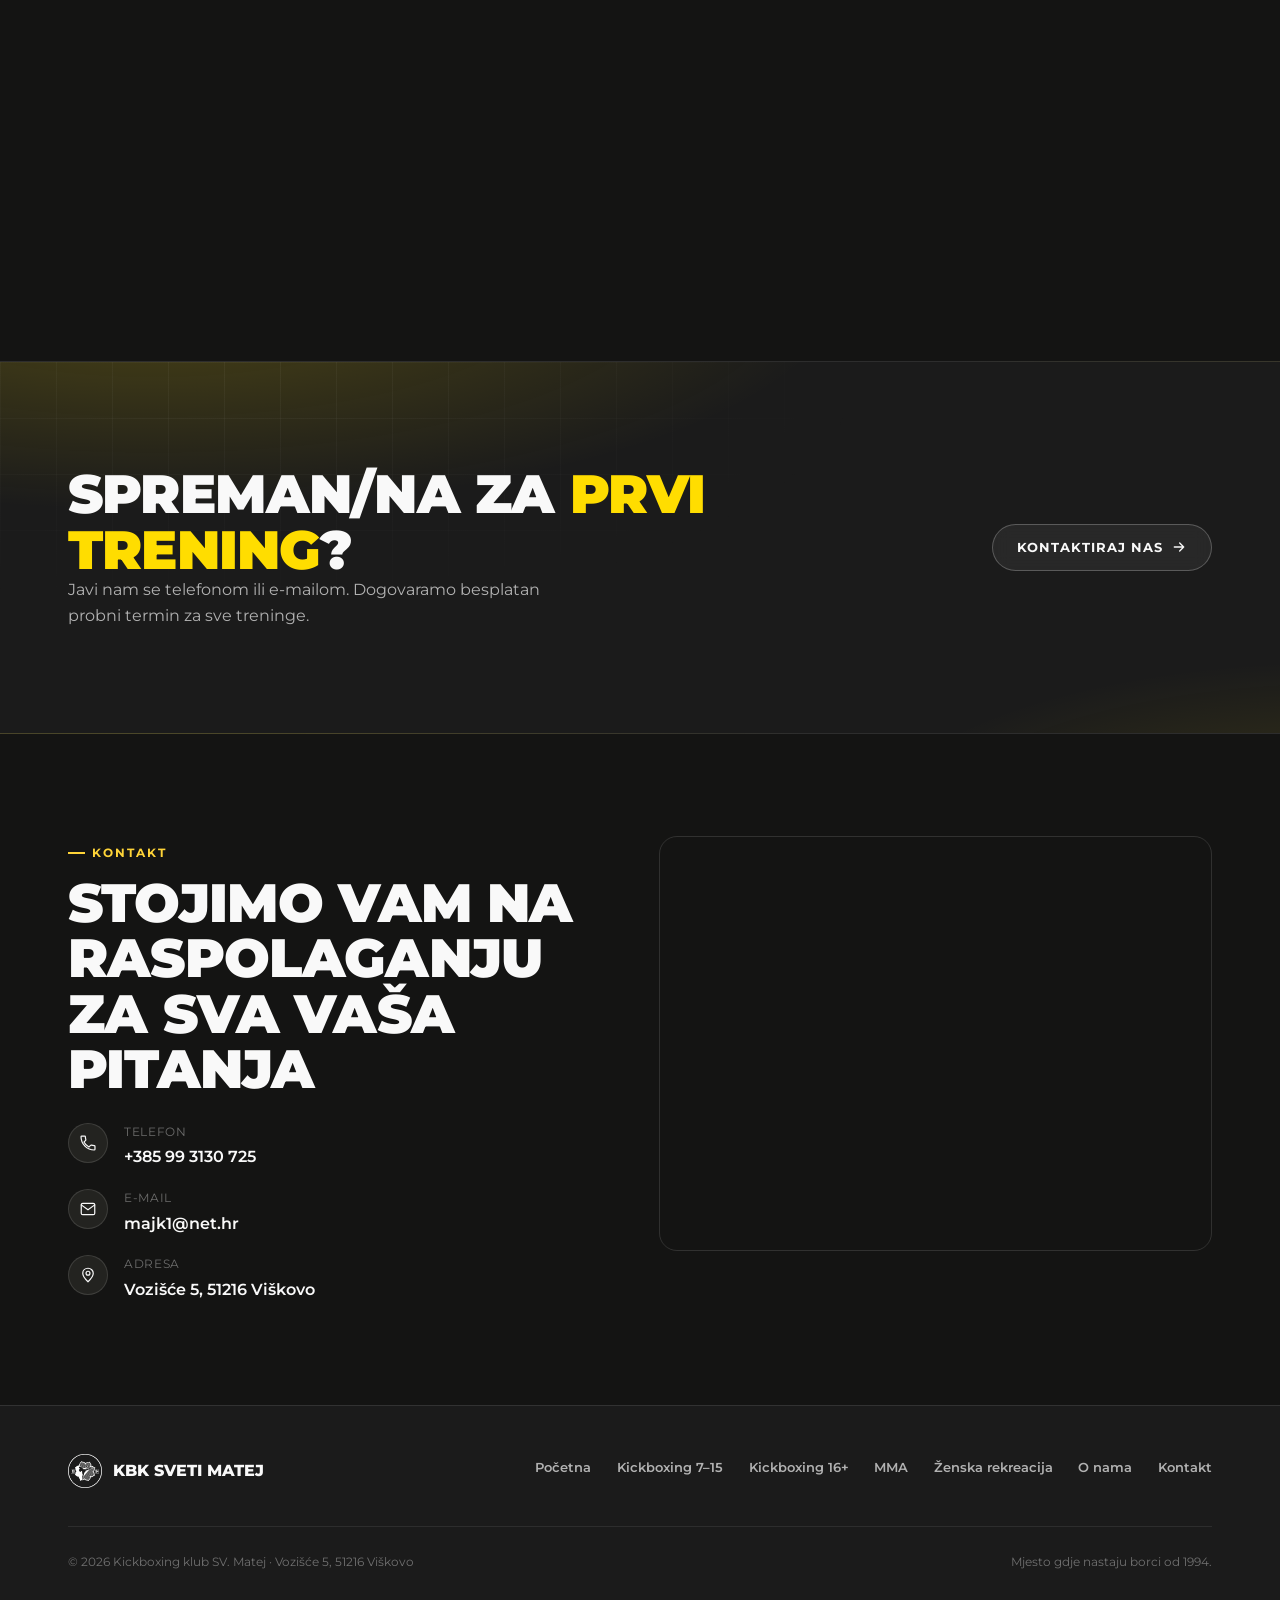
==== commit 692e7adf: "Add files via upload" ====
--- a/index.html
+++ b/index.html
@@ -13,7 +13,10 @@
 <meta property="og:image" content="https://kbksvmatej.com/assets/img/heavybag-action-lg.jpg">
 <meta property="og:locale" content="hr_HR">
 <meta name="theme-color" content="#141413">
-<link rel="icon" type="image/png" href="/assets/img/logo-black.png">
+<link rel="icon" href="/favicon.ico" sizes="any">
+<link rel="icon" type="image/png" sizes="512x512" href="/assets/img/favicon-512.png">
+<link rel="icon" type="image/png" sizes="192x192" href="/assets/img/favicon-192.png">
+<link rel="apple-touch-icon" sizes="180x180" href="/assets/img/apple-touch-icon.png">
 <link rel="preconnect" href="https://fonts.googleapis.com">
 <link rel="preconnect" href="https://fonts.gstatic.com" crossorigin>
 <link href="https://fonts.googleapis.com/css2?family=Montserrat:wght@400;500;600;700;800;900&display=swap" rel="stylesheet">
--- a/css/style.css
+++ b/css/style.css
@@ -0,0 +1,448 @@
+/* =========================================================
+   KBK SVETI MATEJ — stylesheet
+   Brand: black #1B1B1B, accent yellow #FFDD00, yellow #FFD438, white #F9F9F9
+   Type: Montserrat (all weights) — bold uppercase display, clean body
+   ========================================================= */
+
+:root{
+  --black:      #141413;
+  --black-2:    #1b1b1b;
+  --black-3:    #232320;
+  --white:      #f9f9f9;
+  --white-dim:  rgba(249,249,249,.68);
+  --white-faint:rgba(249,249,249,.38);
+  --red:        #ffdd00;
+  --red-bright: #e6c700;
+  --yellow:     #ffd438;
+
+  --container: 1240px;
+  --pad: clamp(1.25rem, 5vw, 3rem);
+
+  --ease-out: cubic-bezier(.16,1,.3,1);
+  --ease-in-out: cubic-bezier(.65,0,.35,1);
+  --spring: cubic-bezier(.34,1.56,.64,1);
+
+  --dur-fast: 150ms;
+  --dur-med: 400ms;
+  --dur-slow: 700ms;
+
+  color-scheme: dark;
+}
+
+*,*::before,*::after{ box-sizing:border-box; }
+html{
+  scroll-behavior:smooth;
+  -webkit-text-size-adjust:100%;
+}
+@media (prefers-reduced-motion: reduce){
+  html{ scroll-behavior:auto; }
+}
+
+body{
+  margin:0;
+  background:var(--black);
+  color:var(--white);
+  font-family:"Montserrat",-apple-system,BlinkMacSystemFont,"Segoe UI",Arial,sans-serif;
+  font-size:16px;
+  line-height:1.6;
+  -webkit-font-smoothing:antialiased;
+  overflow-x:hidden;
+}
+
+img,video{ max-width:100%; display:block; }
+a{ color:inherit; text-decoration:none; }
+ul{ margin:0; padding:0; list-style:none; }
+button{ font:inherit; color:inherit; background:none; border:0; cursor:pointer; }
+h1,h2,h3,h4,p{ margin:0; }
+
+.container{
+  max-width:var(--container);
+  margin-inline:auto;
+  padding-inline:var(--pad);
+}
+
+/* ---------- typography ---------- */
+.eyebrow{
+  display:inline-flex; align-items:center; gap:.55em;
+  font-size:.72rem; font-weight:700; letter-spacing:.18em;
+  text-transform:uppercase; color:var(--yellow);
+}
+.eyebrow::before{
+  content:""; width:1.5em; height:2px; background:var(--yellow);
+}
+
+h1,.h1{
+  font-family:"Montserrat",sans-serif;
+  font-weight:900; text-transform:uppercase;
+  font-size:clamp(2.6rem, 9vw, 6rem);
+  line-height:.98; letter-spacing:-.02em;
+}
+h2,.h2{
+  font-weight:900; text-transform:uppercase;
+  font-size:clamp(1.9rem, 5.4vw, 3.4rem);
+  line-height:1.02; letter-spacing:-.015em;
+}
+h3,.h3{
+  font-weight:800; text-transform:uppercase;
+  font-size:clamp(1.2rem, 2.6vw, 1.6rem);
+  line-height:1.15; letter-spacing:-.005em;
+}
+.lede{
+  font-size:clamp(1.05rem,2vw,1.25rem);
+  color:var(--white-dim); font-weight:400; line-height:1.65;
+  max-width:54ch;
+}
+p{ color:var(--white-dim); }
+.text-body{ font-size:1rem; color:var(--white-dim); max-width:62ch; }
+.center{ text-align:center; margin-inline:auto; }
+
+/* ---------- buttons ---------- */
+.btn{
+  display:inline-flex; align-items:center; justify-content:center; gap:.6em;
+  padding:.95em 1.8em;
+  font-weight:700; font-size:.82rem; letter-spacing:.08em; text-transform:uppercase;
+  border-radius:999px;
+  transition:transform var(--dur-fast) var(--ease-out), box-shadow var(--dur-fast) var(--ease-out), background var(--dur-fast);
+  white-space:nowrap;
+}
+.btn:active{ transform:scale(.96); }
+.btn-primary{ background:var(--red); color:var(--black); box-shadow:0 8px 24px -8px rgba(255,221,0,.5); }
+.btn-primary:hover{ background:var(--red-bright); }
+.btn-ghost{ background:rgba(249,249,249,.06); color:var(--white); border:1px solid rgba(249,249,249,.24); backdrop-filter:blur(8px); }
+.btn-ghost:hover{ background:rgba(249,249,249,.14); border-color:rgba(249,249,249,.4); }
+@media (hover:hover) and (pointer:fine){
+  .btn:hover{ transform:translateY(-2px); }
+}
+
+/* ---------- nav ---------- */
+.site-nav{
+  position:fixed; inset:0 0 auto 0; z-index:100;
+  padding:.9rem var(--pad);
+  display:flex; align-items:center; justify-content:space-between;
+  transition:background var(--dur-med) var(--ease-out), backdrop-filter var(--dur-med), padding var(--dur-med), border-color var(--dur-med);
+  border-bottom:1px solid transparent;
+}
+.site-nav.is-scrolled{
+  background:rgba(20,20,19,.72);
+  backdrop-filter:blur(16px) saturate(160%);
+  border-color:rgba(249,249,249,.08);
+  padding-block:.6rem;
+}
+.brand{ display:flex; align-items:center; gap:.65rem; font-weight:800; letter-spacing:.02em; text-transform:uppercase; font-size:.95rem; z-index:120; }
+.brand img{ height:44px; width:auto; transition:height var(--dur-med) var(--ease-out); }
+.site-nav.is-scrolled .brand img{ height:38px; }
+@media (min-width:960px){
+  .brand img{ height:118px; }
+  .site-nav.is-scrolled .brand img{ height:86px; }
+}
+.brand small{ display:block; font-weight:500; font-size:.6rem; letter-spacing:.14em; color:var(--white-dim); text-transform:uppercase; }
+
+.nav-links{ display:none; }
+.nav-cta{ display:none; }
+@media (min-width:960px){
+  .nav-links{
+    display:flex; gap:2rem; align-items:center;
+  }
+  .nav-links > li{ position:relative; }
+  .nav-links a{
+    position:relative; font-size:.78rem; font-weight:700; letter-spacing:.07em; text-transform:uppercase;
+    color:var(--white-dim); padding-block:.4rem;
+    transition:color var(--dur-fast);
+  }
+  .nav-links > li > a::after{
+    content:""; position:absolute; left:0; right:0; bottom:0; height:2px;
+    background:var(--red); transform:scaleX(0); transform-origin:left;
+    transition:transform var(--dur-med) var(--spring);
+  }
+  .nav-links a:hover, .nav-links a.active{ color:var(--white); }
+  .nav-links > li > a:hover::after, .nav-links > li > a.active::after{ transform:scaleX(1); }
+  .nav-cta{ display:inline-flex; }
+
+  .has-dropdown .dropdown{
+    position:absolute; top:100%; left:50%; translate:-50% 0; padding-top:.9rem;
+    opacity:0; pointer-events:none; transform:translateY(-6px);
+    transition:opacity var(--dur-fast) var(--ease-out), transform var(--dur-fast) var(--ease-out);
+  }
+  .has-dropdown:hover .dropdown{ opacity:1; pointer-events:auto; transform:none; }
+  .dropdown ul{
+    background:var(--black-3); border:1px solid rgba(249,249,249,.1); border-radius:14px;
+    padding:.5rem; display:flex; flex-direction:column; gap:.15rem; min-width:240px;
+    box-shadow:0 20px 40px -12px rgba(0,0,0,.6);
+  }
+  .dropdown a{ padding:.7rem .9rem; border-radius:9px; font-size:.72rem; }
+  .dropdown a::after{ display:none; }
+  .dropdown a:hover{ background:rgba(249,249,249,.06); }
+}
+
+.hamburger{
+  display:flex; flex-direction:column; gap:5px; width:26px; z-index:120;
+  background:none; border:0; padding:.4rem;
+}
+.hamburger span{ display:block; height:2px; background:var(--white); border-radius:2px; transition:transform var(--dur-med) var(--ease-in-out), opacity var(--dur-fast); }
+.hamburger.is-open span:nth-child(1){ transform:translateY(7px) rotate(45deg); }
+.hamburger.is-open span:nth-child(2){ opacity:0; }
+.hamburger.is-open span:nth-child(3){ transform:translateY(-7px) rotate(-45deg); }
+@media (min-width:960px){ .hamburger{ display:none; } }
+
+.mobile-menu{
+  position:fixed; inset:0; z-index:110;
+  background:var(--black-2);
+  display:flex; flex-direction:column; justify-content:center; gap:0;
+  padding:6rem var(--pad) 3rem;
+  transform:translateY(-100%);
+  transition:transform var(--dur-slow) var(--ease-in-out);
+}
+.mobile-menu.is-open{ transform:translateY(0); }
+.mobile-menu a{
+  display:block; padding:.7rem 0; font-size:1.7rem; font-weight:800; text-transform:uppercase;
+  border-bottom:1px solid rgba(249,249,249,.1);
+  opacity:0; transform:translateY(16px);
+  transition:opacity var(--dur-med) var(--ease-out), transform var(--dur-med) var(--ease-out);
+}
+.mobile-menu.is-open a{ opacity:1; transform:none; }
+.mobile-menu .mm-foot{ margin-top:2rem; display:flex; flex-direction:column; gap:1rem; opacity:0; transform:translateY(16px); transition:opacity var(--dur-med) var(--ease-out) , transform var(--dur-med) var(--ease-out); }
+.mobile-menu.is-open .mm-foot{ opacity:1; transform:none; transition-delay:.35s; }
+
+/* ---------- hero ---------- */
+.hero{
+  position:relative; min-height:100svh; display:flex; align-items:flex-end;
+  overflow:hidden; background:var(--black);
+}
+.hero-media{ position:absolute; inset:0; z-index:0; }
+.hero-media video, .hero-media img{ width:100%; height:100%; object-fit:cover; }
+.hero-media::after{
+  content:""; position:absolute; inset:0;
+  background:
+    linear-gradient(0deg, rgba(20,20,19,.95) 0%, rgba(20,20,19,.55) 45%, rgba(20,20,19,.35) 100%),
+    linear-gradient(90deg, rgba(20,20,19,.6), transparent 60%);
+}
+.hero-inner{ position:relative; z-index:2; padding:8rem var(--pad) 3.5rem; width:100%; }
+.hero .eyebrow{ margin-bottom:1rem; }
+.hero h1{ margin-bottom:1.1rem; }
+.hero .lede{ margin-bottom:2rem; }
+.hero-actions{ display:flex; flex-wrap:wrap; gap:.9rem; }
+.hero-word{ display:inline-block; overflow:hidden; vertical-align:top; }
+.hero-word span{ display:inline-block; transform:translateY(105%); animation:word-up var(--dur-slow) var(--ease-out) forwards; }
+@keyframes word-up{ to{ transform:translateY(0); } }
+
+.scroll-cue{
+  position:absolute; bottom:1.4rem; left:50%; translate:-50% 0; z-index:2;
+  display:flex; flex-direction:column; align-items:center; gap:.4rem;
+  color:var(--white-faint); font-size:.62rem; letter-spacing:.16em; text-transform:uppercase;
+}
+.scroll-cue i{ width:1px; height:26px; background:currentColor; position:relative; overflow:hidden; }
+.scroll-cue i::after{ content:""; position:absolute; top:-100%; left:0; right:0; height:100%; background:var(--yellow); animation:cue 1.8s var(--ease-in-out) infinite; }
+@keyframes cue{ 0%{ top:-100%; } 60%,100%{ top:100%; } }
+
+.mini-hero{
+  position:relative; min-height:100svh; display:flex; align-items:flex-end;
+  padding:8rem var(--pad) 3.5rem; overflow:hidden;
+  background:var(--black-2);
+  border-bottom:1px solid rgba(249,249,249,.08);
+}
+.mini-hero-inner.container{ width:100%; }
+.mini-hero-bg{ position:absolute; inset:0; z-index:0; opacity:1; }
+.mini-hero-bg img{ width:100%; height:100%; object-fit:cover; }
+.mini-hero-bg::after{
+  content:""; position:absolute; inset:0;
+  background:
+    linear-gradient(0deg, rgba(20,20,19,.95) 0%, rgba(20,20,19,.55) 45%, rgba(20,20,19,.35) 100%),
+    linear-gradient(90deg, rgba(20,20,19,.6), transparent 60%);
+}
+.mini-hero-inner{ position:relative; z-index:1; max-width:900px; }
+
+/* ---------- marquee ---------- */
+.marquee{
+  overflow:hidden; border-top:1px solid rgba(249,249,249,.1); border-bottom:1px solid rgba(249,249,249,.1);
+  background:var(--black-2); padding:1rem 0;
+}
+.marquee-track{ display:flex; width:max-content; gap:2.5rem; animation:scroll 26s linear infinite; }
+.marquee:hover .marquee-track{ animation-play-state:paused; }
+.marquee span{ font-weight:800; text-transform:uppercase; letter-spacing:.08em; font-size:.95rem; color:var(--white-faint); display:flex; align-items:center; gap:2.5rem; white-space:nowrap; }
+.marquee span b{ color:var(--yellow); font-weight:800; }
+@keyframes scroll{ to{ transform:translateX(-50%); } }
+@media (prefers-reduced-motion: reduce){ .marquee-track{ animation:none; } }
+
+/* ---------- sections / reveal ---------- */
+section{ padding:clamp(3.5rem,8vw,6.5rem) 0; }
+.reveal{ opacity:0; transform:translateY(28px); transition:opacity var(--dur-slow) var(--ease-out), transform var(--dur-slow) var(--ease-out); }
+.reveal.is-visible{ opacity:1; transform:none; }
+@media (prefers-reduced-motion: reduce){
+  .reveal{ opacity:1; transform:none; transition:none; }
+}
+.stagger > *{ transition-delay:calc(var(--i,0) * 90ms); }
+
+.section-head{ display:flex; flex-direction:column; gap:.9rem; margin-bottom:2.8rem; max-width:760px; }
+
+/* ---------- stats ---------- */
+.stats{ display:grid; grid-template-columns:repeat(2,auto); gap:1.5rem 3rem; margin-top:2.8rem; justify-content:center; text-align:center; }
+@media (min-width:700px){ .stats{ gap:2rem 5.5rem; } }
+.stat b{ display:block; font-size:clamp(2.1rem,5vw,3.2rem); font-weight:900; color:var(--white); font-variant-numeric:tabular-nums; }
+.stat span{ font-size:.72rem; letter-spacing:.08em; text-transform:uppercase; color:var(--white-faint); font-weight:700; }
+
+/* ---------- program cards ---------- */
+.prog-grid{ display:grid; gap:1.4rem; grid-template-columns:1fr; }
+@media (min-width:700px){ .prog-grid{ grid-template-columns:repeat(2,1fr); } }
+.prog-card{
+  position:relative; border-radius:20px; overflow:hidden; aspect-ratio:4/5;
+  isolation:isolate; display:flex; align-items:flex-end;
+  box-shadow:0 20px 40px -20px rgba(0,0,0,.6);
+}
+.prog-card img{ position:absolute; inset:0; width:100%; height:100%; object-fit:cover; z-index:-2; transition:transform .8s var(--ease-out); }
+.prog-card::before{ content:""; position:absolute; inset:0; z-index:-1; background:linear-gradient(180deg, rgba(20,20,19,0) 30%, rgba(20,20,19,.94) 92%); }
+.prog-card .tag{ position:absolute; top:1.1rem; left:1.1rem; background:var(--red); color:var(--black); font-size:.65rem; font-weight:800; letter-spacing:.08em; text-transform:uppercase; padding:.4em .8em; border-radius:999px; }
+.prog-card .body{ position:relative; padding:1.5rem; width:100%; }
+.prog-card .body span{ display:block; font-size:.72rem; font-weight:700; letter-spacing:.08em; text-transform:uppercase; color:var(--yellow); margin-bottom:.4rem; }
+.prog-card .body h3{ margin-bottom:.6rem; }
+.prog-card .arrow{ display:inline-flex; align-items:center; gap:.5rem; font-size:.75rem; font-weight:700; letter-spacing:.06em; text-transform:uppercase; color:var(--white); }
+.prog-card .arrow svg{ transition:transform var(--dur-med) var(--spring); }
+@media (hover:hover) and (pointer:fine){
+  .prog-card:hover img{ transform:scale(1.08); }
+  .prog-card:hover .arrow svg{ transform:translateX(6px); }
+}
+.prog-card:active img{ transform:scale(1.03); }
+
+/* ---------- gallery ---------- */
+.gallery{ display:grid; grid-auto-flow:column; grid-auto-columns:78%; gap:1rem; overflow-x:auto; scroll-snap-type:x mandatory; padding-bottom:.5rem; margin:0 calc(var(--pad) * -1); padding-inline:var(--pad); scrollbar-width:none; }
+.gallery::-webkit-scrollbar{ display:none; }
+.gallery img, .gallery video{ scroll-snap-align:start; border-radius:16px; aspect-ratio:4/5; object-fit:cover; height:100%; width:100%; }
+@media (min-width:860px){
+  .gallery{ grid-auto-flow:row; grid-template-columns:repeat(4,1fr); overflow:visible; margin:0; padding:0; }
+  .gallery img, .gallery video{ aspect-ratio:3/4; }
+}
+
+/* ---------- schedule ---------- */
+.schedule{ border:1px solid rgba(249,249,249,.12); border-radius:18px; overflow:hidden; }
+.schedule-row{
+  display:grid; grid-template-columns:1fr auto; gap:.5rem 1rem; align-items:center;
+  padding:1rem 1.3rem; border-bottom:1px solid rgba(249,249,249,.08);
+  transition:background var(--dur-fast);
+}
+.schedule-row:last-child{ border-bottom:0; }
+.schedule-row.is-today{ background:rgba(255,212,56,.08); }
+.schedule-row .day{ display:flex; flex-wrap:wrap; align-items:center; gap:.15rem .7rem; font-weight:800; text-transform:uppercase; letter-spacing:.04em; font-size:.92rem; }
+.schedule-row.is-today .day{ color:var(--yellow); }
+.schedule-row .day small{ flex-basis:100%; display:block; font-weight:500; text-transform:none; letter-spacing:0; color:var(--white-faint); font-size:.72rem; margin-top:.15rem;}
+.schedule-row .time{ font-weight:700; font-variant-numeric:tabular-nums; font-size:1.05rem; text-align:right; }
+.schedule-row .time small{ display:block; font-weight:500; font-size:.65rem; color:var(--white-faint); text-transform:uppercase; letter-spacing:.06em; }
+.today-pill{ display:inline-flex; align-items:center; gap:.5em; font-size:.68rem; font-weight:800; letter-spacing:.1em; text-transform:uppercase; color:var(--black); background:var(--yellow); padding:.35em .8em; border-radius:999px; }
+.today-pill::before{ content:""; width:6px; height:6px; border-radius:50%; background:var(--red); animation:pulse 1.6s ease-in-out infinite; }
+@keyframes pulse{ 0%,100%{ opacity:1; } 50%{ opacity:.3; } }
+
+.week-grid{ display:grid; gap:1rem; grid-template-columns:1fr; }
+@media (min-width:760px){ .week-grid{ grid-template-columns:repeat(2,1fr); } }
+@media (min-width:1100px){ .week-grid{ grid-template-columns:repeat(4,1fr); } }
+.week-card{ background:var(--black-3); border-radius:16px; padding:1.4rem; border:1px solid rgba(249,249,249,.08); }
+.week-card .wc-head{ display:flex; align-items:center; justify-content:space-between; margin-bottom:1rem; gap:.5rem;}
+.week-card h4{ font-weight:800; text-transform:uppercase; font-size:.85rem; letter-spacing:.03em; }
+.week-card ul{ display:flex; flex-direction:column; gap:.55rem; }
+.week-card li{ display:flex; justify-content:space-between; font-size:.86rem; color:var(--white-dim); border-bottom:1px dashed rgba(249,249,249,.1); padding-bottom:.5rem; }
+.week-card li:last-child{ border-bottom:0; padding-bottom:0; }
+.week-card li b{ color:var(--white); font-variant-numeric:tabular-nums; }
+.week-card a.btn{ margin-top:1.2rem; width:100%; padding:.75em 1em; font-size:.72rem; }
+
+/* ---------- coach / values ---------- */
+.coach-grid{ display:grid; gap:1.2rem; grid-template-columns:1fr; }
+@media (min-width:700px){ .coach-grid{ grid-template-columns:repeat(2,1fr); } }
+.coach-card{ background:var(--black-3); border:1px solid rgba(249,249,249,.08); border-radius:18px; padding:1.6rem; display:flex; gap:1.1rem; align-items:flex-start; }
+.coach-avatar{ flex:none; width:56px; height:56px; border-radius:50%; background:linear-gradient(135deg,var(--red),#b39400); color:var(--black); display:flex; align-items:center; justify-content:center; font-weight:900; font-size:1.1rem; }
+.coach-card h4{ font-size:1.02rem; margin-bottom:.15rem; text-transform:none; letter-spacing:0; font-weight:800;}
+.coach-card .role{ display:block; font-size:.7rem; font-weight:700; letter-spacing:.08em; text-transform:uppercase; color:var(--yellow); margin-bottom:.6rem; }
+
+.value-list{ display:grid; grid-template-columns:repeat(2,1fr); gap:1rem 2rem; }
+@media (min-width:700px){ .value-list{ grid-template-columns:repeat(5,1fr); } }
+.value-list li{ display:flex; flex-direction:column; gap:.4rem; }
+.value-list .num{ font-weight:900; color:var(--red); font-size:.85rem; }
+.value-list b{ text-transform:uppercase; font-size:.85rem; letter-spacing:.03em; }
+
+/* ---------- quote / cta band ---------- */
+.cta-band{
+  position:relative; overflow:hidden;
+  background:
+    radial-gradient(ellipse 90% 100% at 12% -20%, rgba(255,221,0,.22), transparent 60%),
+    radial-gradient(ellipse 70% 90% at 105% 130%, rgba(255,221,0,.14), transparent 55%),
+    var(--black-2);
+  color:var(--white);
+  border-top:1px solid rgba(249,249,249,.08);
+  border-bottom:1px solid rgba(249,249,249,.08);
+  padding-block:clamp(3.8rem, 9vw, 6.5rem);
+}
+.cta-band::before{
+  content:""; position:absolute; inset:0; pointer-events:none; z-index:0;
+  background-image:
+    linear-gradient(rgba(249,249,249,.05) 1px, transparent 1px),
+    linear-gradient(90deg, rgba(249,249,249,.05) 1px, transparent 1px);
+  background-size:56px 56px;
+  -webkit-mask-image:radial-gradient(ellipse 70% 100% at 20% 0%, #000 0%, transparent 70%);
+          mask-image:radial-gradient(ellipse 70% 100% at 20% 0%, #000 0%, transparent 70%);
+}
+.cta-band .container{ position:relative; z-index:1; display:flex; flex-direction:column; gap:1.8rem; align-items:flex-start; }
+.cta-band h2{ color:var(--white); }
+.cta-band h2 .accent{ color:var(--red); }
+.cta-band p{ color:var(--white-dim); max-width:46ch; }
+.cta-band .btn-primary{ background:var(--red); color:var(--black); box-shadow:0 10px 28px -10px rgba(255,221,0,.55); }
+.cta-band .btn-primary:hover{ background:var(--red-bright); }
+.cta-band .btn-ghost{ background:rgba(249,249,249,.06); color:var(--white); border:1px solid rgba(249,249,249,.24); backdrop-filter:blur(8px); }
+.cta-band .btn-ghost:hover{ background:rgba(249,249,249,.14); border-color:rgba(249,249,249,.4); }
+@media (min-width:760px){ .cta-band .container{ flex-direction:row; align-items:center; justify-content:space-between; gap:2.4rem; } }
+
+/* ---------- contact / footer ---------- */
+.contact-grid{ display:grid; gap:2.4rem; grid-template-columns:1fr; }
+@media (min-width:860px){ .contact-grid{ grid-template-columns:1fr 1fr; } }
+.contact-list{ display:flex; flex-direction:column; gap:1.2rem; margin-top:1.6rem; }
+.contact-item{ display:flex; gap:1rem; align-items:flex-start; }
+.contact-item .ic{ flex:none; width:40px; height:40px; border-radius:50%; background:var(--black-3); border:1px solid rgba(249,249,249,.12); display:flex; align-items:center; justify-content:center; }
+.contact-item a, .contact-item span{ font-weight:600; color:var(--white); }
+.contact-item small{ display:block; color:var(--white-faint); font-size:.72rem; text-transform:uppercase; letter-spacing:.06em; margin-bottom:.2rem; }
+.map-frame{ border-radius:18px; overflow:hidden; border:1px solid rgba(249,249,249,.12); aspect-ratio:4/3; }
+.map-frame iframe{ width:100%; height:100%; border:0; filter:grayscale(.4) invert(.92) contrast(.9); }
+
+footer{ border-top:1px solid rgba(249,249,249,.1); padding:3rem 0 2rem; background:var(--black-2); }
+.foot-top{ display:flex; flex-wrap:wrap; gap:2.5rem; justify-content:space-between; margin-bottom:2.4rem; }
+.foot-brand{ display:flex; align-items:center; gap:.7rem; font-weight:800; text-transform:uppercase; }
+.foot-brand img{ height:34px; }
+.foot-links{ display:flex; flex-wrap:wrap; gap:.6rem 1.6rem; }
+.foot-links a{ font-size:.8rem; font-weight:600; color:var(--white-dim); }
+.foot-links a:hover{ color:var(--white); }
+.foot-bottom{ display:flex; flex-wrap:wrap; justify-content:space-between; gap:1rem; font-size:.72rem; color:var(--white-faint); border-top:1px solid rgba(249,249,249,.08); padding-top:1.6rem; }
+
+.back-to-top{
+  position:fixed; right:1.1rem; bottom:1.1rem; z-index:90;
+  width:46px; height:46px; border-radius:50%;
+  background:var(--red); color:var(--black); display:flex; align-items:center; justify-content:center;
+  box-shadow:0 10px 24px -8px rgba(255,221,0,.5);
+  opacity:0; pointer-events:none; transform:translateY(12px) scale(.9);
+  transition:opacity var(--dur-med) var(--ease-out), transform var(--dur-med) var(--spring);
+}
+.back-to-top.is-visible{ opacity:1; pointer-events:auto; transform:none; }
+.back-to-top:active{ transform:scale(.9); }
+
+/* ---------- misc ---------- */
+.pill{ display:inline-flex; align-items:center; gap:.5em; background:var(--black-3); border:1px solid rgba(249,249,249,.14); padding:.4em .9em; border-radius:999px; font-size:.7rem; font-weight:700; letter-spacing:.06em; text-transform:uppercase; color:var(--white-dim); white-space:nowrap; flex:none; }
+.split{ display:grid; gap:2.4rem; grid-template-columns:1fr; align-items:center; }
+@media (min-width:900px){ .split{ grid-template-columns:1fr 1fr; gap:3.5rem; } .split.rev{ direction:rtl; } .split.rev > *{ direction:ltr; } }
+.split img{ border-radius:20px; aspect-ratio:4/3; object-fit:cover; }
+.figure-frame{ position:relative; }
+.figure-frame::after{ content:""; position:absolute; inset:-10px; border:1px solid rgba(255,212,56,.5); border-radius:24px; z-index:-1; }
+@media (min-width:900px){ .figure-bleed{ width:114%; margin:-2rem -8% 0 auto; } }
+
+.age-badge{ display:inline-flex; align-items:center; gap:.5em; background:var(--black-3); border:1px solid rgba(249,249,249,.16); padding:.5em 1em; border-radius:999px; font-weight:700; font-size:.78rem; margin-bottom:1.1rem; }
+.age-badge b{ color:var(--yellow); }
+
+.focus-grid{ display:grid; gap:1rem; grid-template-columns:1fr; margin-top:1rem;}
+@media (min-width:700px){ .focus-grid{ grid-template-columns:repeat(3,1fr); } }
+.focus-item{ background:var(--black-3); border:1px solid rgba(249,249,249,.08); border-radius:16px; padding:1.3rem; }
+.focus-item .n{ color:var(--red); font-weight:900; font-size:1.4rem; display:block; margin-bottom:.5rem; }
+.focus-item h4{ font-size:.95rem; text-transform:uppercase; margin-bottom:.4rem; }
+.focus-item p{ font-size:.85rem; margin:0; }
+
+.crosslinks{ display:grid; gap:1rem; grid-template-columns:1fr; }
+@media (min-width:700px){ .crosslinks{ grid-template-columns:repeat(3,1fr); } }
+.crosslink{ display:flex; align-items:center; justify-content:space-between; padding:1.1rem 1.3rem; background:var(--black-3); border:1px solid rgba(249,249,249,.08); border-radius:14px; font-weight:700; text-transform:uppercase; font-size:.8rem; transition:border-color var(--dur-fast), background var(--dur-fast); }
+.crosslink:hover{ border-color:var(--red); background:rgba(255,221,0,.12); }
+
+.video-toggle{
+  position:absolute; z-index:2; right:var(--pad); bottom:1.5rem;
+  width:38px; height:38px; border-radius:50%; background:rgba(20,20,19,.55); border:1px solid rgba(249,249,249,.3);
+  display:flex; align-items:center; justify-content:center; backdrop-filter:blur(6px);
+}
